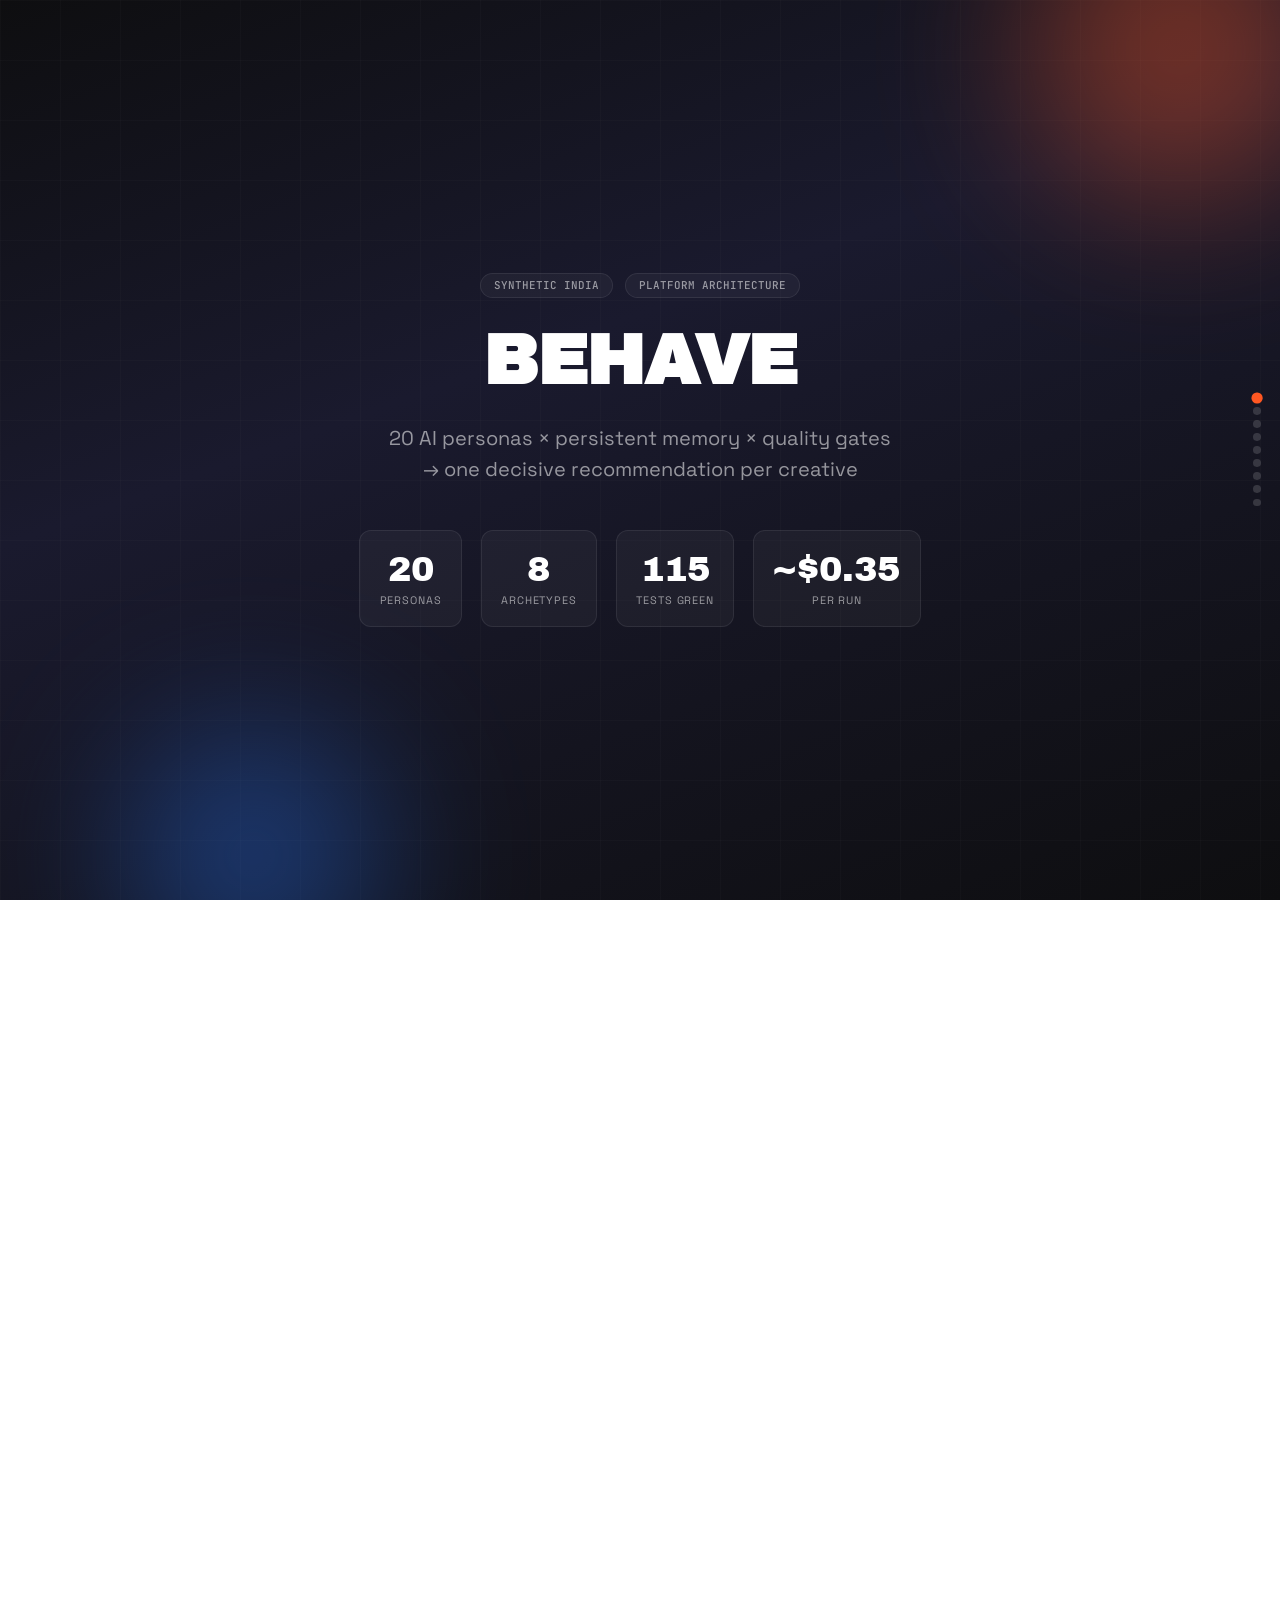
==== behave-platform-overview.html @ 14add648 "behaveppt" ====
<!DOCTYPE html>
<html lang="en">
<head>
    <meta charset="UTF-8">
    <meta name="viewport" content="width=device-width, initial-scale=1.0">
    <title>Behave — Platform Architecture</title>

    <!-- Fonts: Archivo Black for display, Space Grotesk for body -->
    <link rel="preconnect" href="https://fonts.googleapis.com">
    <link rel="preconnect" href="https://fonts.gstatic.com" crossorigin>
    <link href="https://fonts.googleapis.com/css2?family=Archivo+Black&family=Space+Grotesk:wght@300;400;500;600;700&family=JetBrains+Mono:wght@400;500&display=swap" rel="stylesheet">

    <style>
        /* ===========================================
           CSS CUSTOM PROPERTIES — Bold Signal Theme
           =========================================== */
        :root {
            --bg-primary: #0e0e10;
            --bg-gradient: linear-gradient(160deg, #0e0e10 0%, #1a1a2e 40%, #0e0e10 100%);
            --bg-card: #FF5722;
            --bg-card-alt: #2979FF;
            --bg-card-green: #00C853;
            --bg-card-purple: #7C4DFF;
            --bg-card-gold: #FFB300;
            --bg-surface: rgba(255,255,255,0.04);
            --bg-surface-hover: rgba(255,255,255,0.08);
            --text-primary: #ffffff;
            --text-secondary: rgba(255,255,255,0.55);
            --text-on-card: #0e0e10;
            --text-accent: #FF5722;
            --border-subtle: rgba(255,255,255,0.08);

            --font-display: 'Archivo Black', sans-serif;
            --font-body: 'Space Grotesk', sans-serif;
            --font-mono: 'JetBrains Mono', monospace;

            --title-size: clamp(2rem, 5.5vw, 4.5rem);
            --h2-size: clamp(1.5rem, 3.5vw, 2.8rem);
            --h3-size: clamp(1.1rem, 2.2vw, 1.6rem);
            --body-size: clamp(0.75rem, 1.4vw, 1.05rem);
            --small-size: clamp(0.6rem, 1vw, 0.8rem);
            --label-size: clamp(0.55rem, 0.85vw, 0.72rem);

            --slide-padding: clamp(1.5rem, 4vw, 4rem);
            --content-gap: clamp(0.75rem, 2vw, 2rem);
            --element-gap: clamp(0.3rem, 1vw, 0.75rem);

            --ease-out-expo: cubic-bezier(0.16, 1, 0.3, 1);
            --duration: 0.7s;
        }

        /* ===========================================
           BASE RESET
           =========================================== */
        *, *::before, *::after { margin: 0; padding: 0; box-sizing: border-box; }

        /* ===========================================
           VIEWPORT FITTING — MANDATORY BASE STYLES
           =========================================== */
        html, body { height: 100%; overflow-x: hidden; }
        html { scroll-snap-type: y mandatory; scroll-behavior: smooth; }

        .slide {
            width: 100vw; height: 100vh; height: 100dvh;
            overflow: hidden;
            scroll-snap-align: start;
            display: flex; flex-direction: column;
            position: relative;
            background: var(--bg-gradient);
            color: var(--text-primary);
            font-family: var(--font-body);
        }

        .slide-content {
            flex: 1; display: flex; flex-direction: column;
            justify-content: center;
            max-height: 100%; overflow: hidden;
            padding: var(--slide-padding);
        }

        .card, .container, .content-box {
            max-width: min(90vw, 1100px);
            max-height: min(85vh, 750px);
        }

        .feature-list, .bullet-list { gap: clamp(0.4rem, 1vh, 1rem); }
        .feature-list li, .bullet-list li { font-size: var(--body-size); line-height: 1.4; }

        .grid {
            display: grid;
            grid-template-columns: repeat(auto-fit, minmax(min(100%, 250px), 1fr));
            gap: clamp(0.5rem, 1.5vw, 1rem);
        }

        img, .image-container {
            max-width: 100%;
            max-height: min(50vh, 400px);
            object-fit: contain;
        }

        @media (max-height: 700px) {
            :root {
                --slide-padding: clamp(0.75rem, 3vw, 2rem);
                --content-gap: clamp(0.4rem, 1.5vw, 1rem);
                --title-size: clamp(1.25rem, 4.5vw, 2.5rem);
                --h2-size: clamp(1rem, 3vw, 1.75rem);
            }
        }
        @media (max-height: 600px) {
            :root {
                --slide-padding: clamp(0.5rem, 2.5vw, 1.5rem);
                --content-gap: clamp(0.3rem, 1vw, 0.75rem);
                --title-size: clamp(1.1rem, 4vw, 2rem);
                --body-size: clamp(0.7rem, 1.2vw, 0.95rem);
            }
            .nav-dots, .keyboard-hint, .decorative { display: none; }
        }
        @media (max-height: 500px) {
            :root {
                --slide-padding: clamp(0.4rem, 2vw, 1rem);
                --title-size: clamp(1rem, 3.5vw, 1.5rem);
                --h2-size: clamp(0.9rem, 2.5vw, 1.25rem);
                --body-size: clamp(0.65rem, 1vw, 0.85rem);
            }
        }
        @media (max-width: 600px) {
            :root { --title-size: clamp(1.25rem, 7vw, 2.5rem); }
            .grid { grid-template-columns: 1fr; }
        }

        @media (prefers-reduced-motion: reduce) {
            *, *::before, *::after {
                animation-duration: 0.01ms !important;
                transition-duration: 0.2s !important;
            }
            html { scroll-behavior: auto; }
        }

        /* ===========================================
           ANIMATIONS
           =========================================== */
        .reveal {
            opacity: 0;
            transform: translateY(25px);
            transition: opacity var(--duration) var(--ease-out-expo),
                        transform var(--duration) var(--ease-out-expo);
        }
        .slide.visible .reveal { opacity: 1; transform: translateY(0); }
        .reveal:nth-child(1) { transition-delay: 0.05s; }
        .reveal:nth-child(2) { transition-delay: 0.15s; }
        .reveal:nth-child(3) { transition-delay: 0.25s; }
        .reveal:nth-child(4) { transition-delay: 0.35s; }
        .reveal:nth-child(5) { transition-delay: 0.45s; }
        .reveal:nth-child(6) { transition-delay: 0.55s; }

        .reveal-scale {
            opacity: 0; transform: scale(0.92);
            transition: opacity 0.6s var(--ease-out-expo), transform 0.6s var(--ease-out-expo);
        }
        .slide.visible .reveal-scale { opacity: 1; transform: scale(1); }

        /* ===========================================
           TYPOGRAPHY
           =========================================== */
        h1, h2, .section-number { font-family: var(--font-display); letter-spacing: -0.02em; }
        h1 { font-size: var(--title-size); line-height: 1.05; }
        h2 { font-size: var(--h2-size); line-height: 1.1; }
        h3 { font-size: var(--h3-size); font-weight: 600; line-height: 1.2; font-family: var(--font-body); }
        p, li { font-size: var(--body-size); line-height: 1.55; color: var(--text-secondary); font-weight: 400; }
        .mono { font-family: var(--font-mono); font-size: var(--small-size); }

        /* ===========================================
           SECTION NUMBER (Bold Signal signature)
           =========================================== */
        .section-number {
            position: absolute;
            top: var(--slide-padding);
            left: var(--slide-padding);
            font-size: clamp(0.65rem, 1.2vw, 0.85rem);
            color: var(--text-secondary);
            letter-spacing: 0.15em;
            z-index: 5;
        }

        /* ===========================================
           ACCENT CARD — Bold Signal focal element
           =========================================== */
        .accent-card {
            background: var(--bg-card);
            border-radius: clamp(8px, 1.2vw, 16px);
            padding: clamp(1rem, 2.5vw, 2.5rem);
            color: var(--text-on-card);
            position: relative;
            overflow: hidden;
        }
        .accent-card::after {
            content: '';
            position: absolute;
            top: 0; right: 0;
            width: 40%; height: 100%;
            background: rgba(0,0,0,0.06);
            clip-path: polygon(25% 0, 100% 0, 100% 100%, 0% 100%);
        }
        .accent-card h2, .accent-card h3 { color: var(--text-on-card); }
        .accent-card p { color: rgba(14,14,16,0.7); }

        .accent-card.blue { background: var(--bg-card-alt); }
        .accent-card.green { background: var(--bg-card-green); }
        .accent-card.purple { background: var(--bg-card-purple); color: #fff; }
        .accent-card.purple h2, .accent-card.purple h3 { color: #fff; }
        .accent-card.purple p { color: rgba(255,255,255,0.75); }
        .accent-card.gold { background: var(--bg-card-gold); }

        /* ===========================================
           LAYOUT HELPERS
           =========================================== */
        .two-col {
            display: grid;
            grid-template-columns: 1fr 1fr;
            gap: clamp(1rem, 3vw, 3rem);
            align-items: start;
        }
        @media (max-width: 700px) {
            .two-col { grid-template-columns: 1fr; }
        }

        .three-col {
            display: grid;
            grid-template-columns: repeat(3, 1fr);
            gap: clamp(0.5rem, 1.5vw, 1.2rem);
            align-items: stretch;
        }
        @media (max-width: 800px) {
            .three-col { grid-template-columns: 1fr; }
        }

        .four-col {
            display: grid;
            grid-template-columns: repeat(4, 1fr);
            gap: clamp(0.4rem, 1vw, 0.8rem);
        }
        @media (max-width: 800px) {
            .four-col { grid-template-columns: repeat(2, 1fr); }
        }

        .tag {
            display: inline-block;
            background: var(--bg-surface);
            border: 1px solid var(--border-subtle);
            border-radius: 100px;
            padding: clamp(0.15rem, 0.4vw, 0.3rem) clamp(0.5rem, 1vw, 0.8rem);
            font-size: var(--label-size);
            color: var(--text-secondary);
            font-weight: 500;
            font-family: var(--font-mono);
        }

        .stat-box {
            background: var(--bg-surface);
            border: 1px solid var(--border-subtle);
            border-radius: clamp(6px, 1vw, 12px);
            padding: clamp(0.6rem, 1.5vw, 1.2rem);
            text-align: center;
        }
        .stat-box .number {
            font-family: var(--font-display);
            font-size: clamp(1.2rem, 3vw, 2.2rem);
            color: var(--text-primary);
            display: block;
        }
        .stat-box .label {
            font-size: var(--label-size);
            color: var(--text-secondary);
            text-transform: uppercase;
            letter-spacing: 0.08em;
            margin-top: clamp(0.15rem, 0.4vw, 0.3rem);
            display: block;
        }

        .info-row {
            display: flex;
            gap: clamp(0.3rem, 1vw, 0.8rem);
            flex-wrap: wrap;
            align-items: center;
        }

        .mini-table {
            width: 100%;
            border-collapse: collapse;
            font-size: var(--small-size);
        }
        .mini-table th {
            text-align: left;
            color: var(--text-secondary);
            font-weight: 500;
            padding: clamp(0.2rem, 0.5vw, 0.4rem) clamp(0.3rem, 0.8vw, 0.6rem);
            border-bottom: 1px solid var(--border-subtle);
            font-size: var(--label-size);
            text-transform: uppercase;
            letter-spacing: 0.06em;
        }
        .mini-table td {
            padding: clamp(0.2rem, 0.5vw, 0.35rem) clamp(0.3rem, 0.8vw, 0.6rem);
            color: var(--text-secondary);
            border-bottom: 1px solid rgba(255,255,255,0.03);
            font-size: var(--small-size);
        }
        .mini-table td:first-child { color: var(--text-primary); font-weight: 500; }

        .divider {
            height: 1px;
            background: var(--border-subtle);
            margin: clamp(0.5rem, 1.2vw, 1rem) 0;
        }

        .formula-box {
            background: rgba(255,87,34,0.08);
            border: 1px solid rgba(255,87,34,0.2);
            border-radius: clamp(6px, 1vw, 10px);
            padding: clamp(0.6rem, 1.5vw, 1.2rem);
            font-family: var(--font-mono);
            font-size: var(--small-size);
            color: var(--text-accent);
            text-align: center;
        }

        .flow-arrow {
            display: flex;
            align-items: center;
            justify-content: center;
            gap: clamp(0.3rem, 0.8vw, 0.6rem);
            font-size: var(--body-size);
            color: var(--text-secondary);
        }
        .flow-arrow .step {
            background: var(--bg-surface);
            border: 1px solid var(--border-subtle);
            border-radius: clamp(4px, 0.6vw, 8px);
            padding: clamp(0.3rem, 0.6vw, 0.5rem) clamp(0.5rem, 1vw, 0.8rem);
            font-size: var(--small-size);
            font-weight: 500;
            color: var(--text-primary);
            white-space: nowrap;
        }
        .flow-arrow .arrow { color: var(--text-accent); font-weight: 700; }

        /* ===========================================
           PROGRESS BAR
           =========================================== */
        .progress-bar {
            position: fixed; top: 0; left: 0;
            height: 3px; background: var(--bg-card);
            z-index: 9999; width: 0%;
            transition: width 0.3s ease;
        }

        /* ===========================================
           NAV DOTS
           =========================================== */
        .nav-dots {
            position: fixed; right: clamp(0.5rem, 1.5vw, 1.5rem);
            top: 50%; transform: translateY(-50%);
            display: flex; flex-direction: column;
            gap: clamp(4px, 0.6vh, 8px);
            z-index: 100;
        }
        .nav-dot {
            width: clamp(6px, 0.6vw, 8px);
            height: clamp(6px, 0.6vw, 8px);
            border-radius: 50%;
            background: rgba(255,255,255,0.15);
            cursor: pointer;
            transition: all 0.3s ease;
            border: none;
        }
        .nav-dot.active {
            background: var(--bg-card);
            transform: scale(1.4);
        }

        /* ===========================================
           BACKGROUND DECORATIONS
           =========================================== */
        .grid-bg {
            position: absolute; inset: 0;
            background-image:
                linear-gradient(rgba(255,255,255,0.015) 1px, transparent 1px),
                linear-gradient(90deg, rgba(255,255,255,0.015) 1px, transparent 1px);
            background-size: clamp(30px, 5vw, 60px) clamp(30px, 5vw, 60px);
            pointer-events: none;
        }

        .glow {
            position: absolute;
            border-radius: 50%;
            filter: blur(80px);
            pointer-events: none;
            opacity: 0.4;
        }
        .glow.orange { background: var(--bg-card); width: 300px; height: 300px; }
        .glow.blue { background: var(--bg-card-alt); width: 250px; height: 250px; }

        /* ===========================================
           PERSONA BADGE
           =========================================== */
        .persona-chip {
            display: inline-flex;
            align-items: center;
            gap: clamp(0.2rem, 0.5vw, 0.35rem);
            background: var(--bg-surface);
            border: 1px solid var(--border-subtle);
            border-radius: 100px;
            padding: clamp(0.12rem, 0.3vw, 0.2rem) clamp(0.4rem, 0.8vw, 0.6rem);
            font-size: var(--label-size);
            color: var(--text-secondary);
            white-space: nowrap;
        }
        .persona-chip .dot {
            width: clamp(4px, 0.5vw, 6px);
            height: clamp(4px, 0.5vw, 6px);
            border-radius: 50%;
            flex-shrink: 0;
        }

    </style>
</head>
<body>
    <!-- Progress Bar -->
    <div class="progress-bar" id="progressBar"></div>
    <!-- Nav Dots -->
    <nav class="nav-dots" id="navDots"></nav>

    <!-- ===========================================
         SLIDE 1 — TITLE
         =========================================== -->
    <section class="slide title-slide" style="justify-content: center;">
        <div class="grid-bg"></div>
        <div class="glow orange" style="top: -100px; right: -50px;"></div>
        <div class="glow blue" style="bottom: -80px; left: 10%;"></div>

        <div class="slide-content" style="align-items: center; text-align: center; gap: var(--content-gap);">
            <div class="reveal" style="display:flex; gap: clamp(0.4rem,1vw,0.8rem); flex-wrap:wrap; justify-content:center;">
                <span class="tag">SYNTHETIC INDIA</span>
                <span class="tag">PLATFORM ARCHITECTURE</span>
            </div>
            <h1 class="reveal" style="max-width: 14ch;">BEHAVE</h1>
            <p class="reveal" style="font-size: clamp(0.85rem, 1.8vw, 1.25rem); max-width: 50ch; color: var(--text-secondary);">
                20 AI personas × persistent memory × quality gates<br>
                → one decisive recommendation per creative
            </p>
            <div class="reveal" style="margin-top: clamp(0.5rem,1.5vw,1.5rem); display:flex; gap: clamp(0.5rem,1.5vw,1.2rem); flex-wrap:wrap; justify-content:center;">
                <div class="stat-box" style="min-width: clamp(60px,8vw,100px);">
                    <span class="number">20</span><span class="label">Personas</span>
                </div>
                <div class="stat-box" style="min-width: clamp(60px,8vw,100px);">
                    <span class="number">8</span><span class="label">Archetypes</span>
                </div>
                <div class="stat-box" style="min-width: clamp(60px,8vw,100px);">
                    <span class="number">115</span><span class="label">Tests GREEN</span>
                </div>
                <div class="stat-box" style="min-width: clamp(60px,8vw,100px);">
                    <span class="number">~$0.35</span><span class="label">Per Run</span>
                </div>
            </div>
        </div>
    </section>

    <!-- ===========================================
         SLIDE 2 — HOW IT WORKS (Pipeline Overview)
         =========================================== -->
    <section class="slide">
        <div class="grid-bg"></div>
        <span class="section-number">01 — PIPELINE</span>

        <div class="slide-content" style="gap: var(--content-gap);">
            <h2 class="reveal">How a simulation run works</h2>
            <p class="reveal" style="max-width: 65ch;">One creative in → one decisive recommendation out. Every step is auditable.</p>

            <!-- Flow -->
            <div class="reveal flow-arrow" style="margin: clamp(0.3rem,0.8vw,0.6rem) 0; flex-wrap: wrap;">
                <span class="step">📄 Creative Card</span>
                <span class="arrow">→</span>
                <span class="step">👥 Cohort (20)</span>
                <span class="arrow">→</span>
                <span class="step">🧠 Persona Eval ×20</span>
                <span class="arrow">→</span>
                <span class="step">🛡️ Critic Gate ×20</span>
                <span class="arrow">→</span>
                <span class="step">📊 Scorecard</span>
                <span class="arrow">→</span>
                <span class="step" style="background: rgba(255,87,34,0.15); border-color: rgba(255,87,34,0.3);">🎯 Recommendation</span>
            </div>

            <div class="reveal two-col" style="margin-top: clamp(0.3rem,0.8vw,0.5rem);">
                <!-- Left: Steps explained -->
                <div style="display:flex; flex-direction:column; gap: var(--element-gap);">
                    <div class="accent-card" style="padding: clamp(0.6rem,1.5vw,1rem);">
                        <h3 style="font-size: var(--body-size); margin-bottom: 0.2em;">Per Persona (Haiku — $0.005/eval)</h3>
                        <p style="font-size: var(--small-size);">Retrieve top-5 memories → Build rich prompt (persona + creative + memory context) → LLM generates structured evaluation in-character (scores, reasoning, verbatim reaction)</p>
                    </div>
                    <div class="accent-card blue" style="padding: clamp(0.6rem,1.5vw,1rem);">
                        <h3 style="font-size: var(--body-size); margin-bottom: 0.2em;">Critic Gate (Sonnet — $0.012/check)</h3>
                        <p style="font-size: var(--small-size);">Scores on 4 dimensions: persona consistency, sycophancy detection, cultural authenticity, action-reasoning alignment. FAIL → quarantine. Only genuine evaluations aggregate.</p>
                    </div>
                    <div class="accent-card green" style="padding: clamp(0.6rem,1.5vw,1rem);">
                        <h3 style="font-size: var(--body-size); margin-bottom: 0.2em;">Memory Formation</h3>
                        <p style="font-size: var(--small-size);">Score &gt; 70 → PREFERENCE node. Score &lt; 30 → CATEGORY_BELIEF node. Cumulative importance ≥ 50 → Reflection triggers (higher-order insight synthesis).</p>
                    </div>
                </div>
                <!-- Right: Models + Cost -->
                <div style="display:flex; flex-direction:column; gap: var(--element-gap);">
                    <table class="mini-table">
                        <tr><th>Step</th><th>Model</th><th>Cost</th></tr>
                        <tr><td>Evaluation ×20</td><td style="font-family:var(--font-mono);">claude-haiku-3</td><td>~$0.10</td></tr>
                        <tr><td>Critic ×20</td><td style="font-family:var(--font-mono);">claude-sonnet-4</td><td>~$0.24</td></tr>
                        <tr><td>Reflection ×~2</td><td style="font-family:var(--font-mono);">claude-haiku-3</td><td>~$0.01</td></tr>
                        <tr><td>Recommendation ×1</td><td style="font-family:var(--font-mono);">claude-sonnet-4</td><td>~$0.04</td></tr>
                    </table>
                    <div class="divider"></div>
                    <div style="display:flex; justify-content:space-between; align-items:baseline;">
                        <span style="font-size:var(--small-size); color:var(--text-secondary);">Total per run (1 creative, 20 personas)</span>
                        <span style="font-family:var(--font-display); font-size:var(--h3-size); color:var(--text-accent);">~$0.39</span>
                    </div>
                    <div class="divider"></div>
                    <p style="font-size: var(--label-size);">LLM calls: 20 evals + 20 critics + ~2 reflections + 1 recommendation = <strong style="color:var(--text-primary);">~43 calls</strong></p>
                </div>
            </div>
        </div>
    </section>

    <!-- ===========================================
         SLIDE 3 — THE 20 PERSONAS
         =========================================== -->
    <section class="slide">
        <div class="grid-bg"></div>
        <span class="section-number">02 — PERSONAS</span>

        <div class="slide-content" style="gap: var(--content-gap);">
            <div class="reveal" style="display:flex; align-items:baseline; gap: clamp(0.5rem,1.5vw,1rem); flex-wrap:wrap;">
                <h2>20 Indian Consumer Personas</h2>
                <span class="tag">8 archetypes × 3 generations</span>
            </div>
            <p class="reveal" style="max-width: 70ch;">Each persona has ~50 parameters covering demographics, psychology, media habits, emotional triggers, generational memory, internal conflicts, brand relationships, and cognitive biases.</p>

            <!-- Archetype Grid -->
            <div class="reveal four-col" style="margin-top: clamp(0.2rem,0.5vw,0.4rem);">
                <div class="stat-box"><span class="number" style="font-size:var(--h3-size);">🔍</span><span class="label">Researcher</span>
                    <div style="margin-top:0.3em; display:flex; flex-wrap:wrap; gap:3px; justify-content:center;">
                        <span class="persona-chip"><span class="dot" style="background:#4FC3F7;"></span>Priya 29</span>
                        <span class="persona-chip"><span class="dot" style="background:#4FC3F7;"></span>Sanjay 32</span>
                        <span class="persona-chip"><span class="dot" style="background:#4FC3F7;"></span>Ananya 28</span>
                    </div>
                </div>
                <div class="stat-box"><span class="number" style="font-size:var(--h3-size);">⚡</span><span class="label">Impulse Buyer</span>
                    <div style="margin-top:0.3em; display:flex; flex-wrap:wrap; gap:3px; justify-content:center;">
                        <span class="persona-chip"><span class="dot" style="background:#FF7043;"></span>Arjun 23</span>
                        <span class="persona-chip"><span class="dot" style="background:#FF7043;"></span>Neha 26</span>
                    </div>
                </div>
                <div class="stat-box"><span class="number" style="font-size:var(--h3-size);">🤨</span><span class="label">Skeptic</span>
                    <div style="margin-top:0.3em; display:flex; flex-wrap:wrap; gap:3px; justify-content:center;">
                        <span class="persona-chip"><span class="dot" style="background:#AB47BC;"></span>Arjun K 27</span>
                        <span class="persona-chip"><span class="dot" style="background:#AB47BC;"></span>Deepak 40</span>
                        <span class="persona-chip"><span class="dot" style="background:#AB47BC;"></span>Tanya 25</span>
                    </div>
                </div>
                <div class="stat-box"><span class="number" style="font-size:var(--h3-size);">💎</span><span class="label">Brand Loyalist</span>
                    <div style="margin-top:0.3em; display:flex; flex-wrap:wrap; gap:3px; justify-content:center;">
                        <span class="persona-chip"><span class="dot" style="background:#66BB6A;"></span>Ananya 33</span>
                        <span class="persona-chip"><span class="dot" style="background:#66BB6A;"></span>Kavitha 38</span>
                        <span class="persona-chip"><span class="dot" style="background:#66BB6A;"></span>Ramesh 45</span>
                    </div>
                </div>
            </div>
            <div class="reveal four-col">
                <div class="stat-box"><span class="number" style="font-size:var(--h3-size);">🎯</span><span class="label">Pragmatist</span>
                    <div style="margin-top:0.3em; display:flex; flex-wrap:wrap; gap:3px; justify-content:center;">
                        <span class="persona-chip"><span class="dot" style="background:#FFA726;"></span>Fatima 30</span>
                        <span class="persona-chip"><span class="dot" style="background:#FFA726;"></span>Vikram 34</span>
                    </div>
                </div>
                <div class="stat-box"><span class="number" style="font-size:var(--h3-size);">💰</span><span class="label">Price Anchor</span>
                    <div style="margin-top:0.3em; display:flex; flex-wrap:wrap; gap:3px; justify-content:center;">
                        <span class="persona-chip"><span class="dot" style="background:#EF5350;"></span>Ravi 35</span>
                        <span class="persona-chip"><span class="dot" style="background:#EF5350;"></span>Sunita 42</span>
                    </div>
                </div>
                <div class="stat-box"><span class="number" style="font-size:var(--h3-size);">✨</span><span class="label">Aspirational</span>
                    <div style="margin-top:0.3em; display:flex; flex-wrap:wrap; gap:3px; justify-content:center;">
                        <span class="persona-chip"><span class="dot" style="background:#EC407A;"></span>Meera 24</span>
                        <span class="persona-chip"><span class="dot" style="background:#EC407A;"></span>Isha 21</span>
                    </div>
                </div>
                <div class="stat-box"><span class="number" style="font-size:var(--h3-size);">📱</span><span class="label">Trend Follower</span>
                    <div style="margin-top:0.3em; display:flex; flex-wrap:wrap; gap:3px; justify-content:center;">
                        <span class="persona-chip"><span class="dot" style="background:#29B6F6;"></span>Priya M 22</span>
                        <span class="persona-chip"><span class="dot" style="background:#29B6F6;"></span>Rohan 19</span>
                        <span class="persona-chip"><span class="dot" style="background:#29B6F6;"></span>Zara 20</span>
                    </div>
                </div>
            </div>

            <div class="reveal info-row" style="margin-top: clamp(0.2rem,0.5vw,0.3rem);">
                <span class="tag">🟢 Ages 19–24: Digital Natives</span>
                <span class="tag">🟡 Ages 25–38: Liberalization Gen</span>
                <span class="tag">🔴 Ages 40–45: Doordarshan Gen</span>
            </div>
        </div>
    </section>

    <!-- ===========================================
         SLIDE 4 — PERSONA DEPTH (What's Inside)
         =========================================== -->
    <section class="slide">
        <div class="grid-bg"></div>
        <span class="section-number">03 — PERSONA SCHEMA</span>

        <div class="slide-content" style="gap: var(--content-gap);">
            <h2 class="reveal">What's inside each persona</h2>
            <p class="reveal" style="max-width: 60ch;">~50 parameters across 10 nested models. Every persona is a Pydantic v2 object, validated at load.</p>

            <div class="reveal two-col" style="margin-top: clamp(0.2rem,0.6vw,0.4rem);">
                <!-- Left: Schema map -->
                <div style="display:flex; flex-direction:column; gap:var(--element-gap);">
                    <table class="mini-table">
                        <tr><th>Model</th><th>Key Fields</th></tr>
                        <tr><td>Demographics</td><td>age, gender, city, city_tier, state, income, education, occupation, family_status, languages</td></tr>
                        <tr><td>PurchasePsychology</td><td>price_sensitivity, brand_loyalty, impulse_tendency, social_proof_need, research_depth, risk_tolerance, decision_speed, deal_sensitivity <span class="tag" style="margin-left:4px;">all 0–1</span></td></tr>
                        <tr><td>MediaBehavior</td><td>platform_primary, ad_tolerance, scroll_speed, influencer_trust, video_preference</td></tr>
                        <tr><td>EmotionalProfile</td><td>aspiration_drivers[], trust_signals[], rejection_triggers[], emotional_hooks[]</td></tr>
                        <tr><td>CategoryAffinity[]</td><td>category, interest_level, monthly_spend_inr, preferred_brands, purchase_frequency, <strong style="color:var(--text-accent);">brand_relationships[]</strong></td></tr>
                    </table>
                </div>
                <!-- Right: Deep Fields (NEW) -->
                <div style="display:flex; flex-direction:column; gap:var(--element-gap);">
                    <div class="accent-card purple" style="padding: clamp(0.5rem,1.2vw,0.9rem);">
                        <h3 style="font-size: var(--small-size); margin-bottom: 0.3em;">🆕 DEEP SOUL LAYER</h3>
                        <p style="font-size: var(--label-size); line-height: 1.5;">
                            <strong>GenerationalTouchstones</strong> — formative_era, iconic_ads[], cultural_references[], nostalgia_intensity (0–1), formative_brands[]<br>
                            <strong>InternalConflict[]</strong> — tension + resolution_tendency<br>
                            <strong>BrandRelationship[]</strong> — brand, relationship_type, emotional_history, intensity (0–1)<br>
                            <strong>Influencer[]</strong> — role, influence_strength (0–1), influence_domain<br>
                            <strong>values_hierarchy</strong> — ordered list<br>
                            <strong>cognitive_biases</strong> — e.g. present_bias, anchoring, ostrich_effect
                        </p>
                    </div>
                    <div style="display:flex; flex-direction:column; gap:var(--element-gap);">
                        <table class="mini-table">
                            <tr><th>Narrative Fields</th><th></th></tr>
                            <tr><td>backstory</td><td style="font-size:var(--label-size);">2–3 sentence life history</td></tr>
                            <tr><td>current_life_context</td><td style="font-size:var(--label-size);">What's happening right now</td></tr>
                            <tr><td>inner_monologue_style</td><td style="font-size:var(--label-size);">How they think about products — in their voice</td></tr>
                        </table>
                    </div>
                </div>
            </div>
        </div>
    </section>

    <!-- ===========================================
         SLIDE 5 — MEMORY SYSTEM
         =========================================== -->
    <section class="slide">
        <div class="grid-bg"></div>
        <span class="section-number">04 — MEMORY</span>

        <div class="slide-content" style="gap: var(--content-gap);">
            <h2 class="reveal">Long-Horizon Memory Retrieval</h2>
            <p class="reveal" style="max-width: 65ch;">Based on Park et al.'s <em>Generative Agents</em> — personas carry persistent memories across simulation runs. A persona who distrusted a brand last month will carry that skepticism forward.</p>

            <div class="reveal" style="margin: clamp(0.3rem,1vw,0.8rem) 0;">
                <div class="formula-box" style="font-size: clamp(0.8rem, 1.5vw, 1.1rem);">
                    score &nbsp;=&nbsp; α · recency &nbsp;+&nbsp; β · relevance &nbsp;+&nbsp; γ · importance
                </div>
            </div>

            <div class="reveal three-col">
                <div class="stat-box" style="text-align:left; padding: clamp(0.5rem,1.2vw,1rem);">
                    <span class="label" style="color:var(--text-accent); margin-bottom:0.4em; display:block;">RECENCY</span>
                    <p style="font-size:var(--label-size); margin-bottom:0.3em; font-family:var(--font-mono); color:var(--text-primary);">0.99 ^ hours_elapsed</p>
                    <p style="font-size:var(--label-size);">Exponential decay. Memory from 3 days ago scores 0.49. From 30 days = 0.0007. Recent experiences dominate.</p>
                </div>
                <div class="stat-box" style="text-align:left; padding: clamp(0.5rem,1.2vw,1rem);">
                    <span class="label" style="color:var(--bg-card-alt); margin-bottom:0.4em; display:block;">RELEVANCE</span>
                    <p style="font-size:var(--label-size); margin-bottom:0.3em; font-family:var(--font-mono); color:var(--text-primary);">cosine_sim(query, memory)</p>
                    <p style="font-size:var(--label-size);">Semantic match. Falls back to keyword overlap: text_overlap × 0.7 + theme_overlap × 0.3 when embeddings unavailable.</p>
                </div>
                <div class="stat-box" style="text-align:left; padding: clamp(0.5rem,1.2vw,1rem);">
                    <span class="label" style="color:var(--bg-card-green); margin-bottom:0.4em; display:block;">IMPORTANCE</span>
                    <p style="font-size:var(--label-size); margin-bottom:0.3em; font-family:var(--font-mono); color:var(--text-primary);">poignancy / 10.0</p>
                    <p style="font-size:var(--label-size);">LLM-scored memorability. A traumatic brand experience (8/10) persists longer than a forgettable ad (2/10).</p>
                </div>
            </div>

            <div class="reveal two-col" style="margin-top: clamp(0.2rem,0.5vw,0.3rem);">
                <div style="display: flex; flex-direction:column; gap: var(--element-gap);">
                    <h3 style="font-size:var(--small-size); color:var(--text-secondary); text-transform:uppercase; letter-spacing:0.08em;">4 Memory Types</h3>
                    <div class="info-row">
                        <span class="tag">OBSERVATION — raw eval reaction</span>
                        <span class="tag">PREFERENCE — score &gt; 70</span>
                    </div>
                    <div class="info-row">
                        <span class="tag">CATEGORY_BELIEF — score &lt; 30</span>
                        <span class="tag">REFLECTION — synthesized insight</span>
                    </div>
                </div>
                <div style="display: flex; flex-direction:column; gap: var(--element-gap);">
                    <h3 style="font-size:var(--small-size); color:var(--text-secondary); text-transform:uppercase; letter-spacing:0.08em;">Config</h3>
                    <div class="info-row" style="flex-wrap:wrap;">
                        <span class="tag">α = β = γ = 1.0</span>
                        <span class="tag">decay = 0.99</span>
                        <span class="tag">top_k = 5</span>
                        <span class="tag">reflection threshold = 50</span>
                    </div>
                </div>
            </div>
        </div>
    </section>

    <!-- ===========================================
         SLIDE 6 — EVALUATION OUTPUT + CRITIC
         =========================================== -->
    <section class="slide">
        <div class="grid-bg"></div>
        <span class="section-number">05 — QUALITY</span>

        <div class="slide-content" style="gap: var(--content-gap);">
            <h2 class="reveal">Evaluation → Critic → Scorecard</h2>

            <div class="reveal two-col">
                <!-- Left: Evaluation output -->
                <div style="display:flex; flex-direction:column; gap: var(--element-gap);">
                    <h3 style="font-size:var(--small-size); color:var(--text-accent); text-transform:uppercase; letter-spacing:0.08em;">PersonaEvaluation (per persona)</h3>
                    <table class="mini-table">
                        <tr><th>Field</th><th>Type</th></tr>
                        <tr><td>primary_action</td><td>scroll_past | pause | read | engage | click | save | share | purchase_intent | negative_react</td></tr>
                        <tr><td>sentiment</td><td>very_negative → very_positive</td></tr>
                        <tr><td>overall_score</td><td>0–100</td></tr>
                        <tr><td>5 dimensional scores</td><td>attention, relevance, trust, desire, clarity (0–10 each)</td></tr>
                        <tr><td>first_impression</td><td>What they notice in 2 seconds</td></tr>
                        <tr><td>reasoning</td><td>In-character "why" narrative</td></tr>
                        <tr><td>verbatim_reaction</td><td>WhatsApp-style quote in their voice</td></tr>
                        <tr><td>objections[]</td><td>Specific pushback</td></tr>
                        <tr><td>importance_score</td><td>Memorability for memory system (0–10)</td></tr>
                    </table>
                </div>
                <!-- Right: Critic -->
                <div style="display:flex; flex-direction:column; gap: var(--element-gap);">
                    <h3 style="font-size:var(--small-size); color:var(--bg-card-alt); text-transform:uppercase; letter-spacing:0.08em;">CriticVerdict (quality gate)</h3>
                    <div class="accent-card blue" style="padding: clamp(0.5rem,1.2vw,0.9rem);">
                        <p style="font-size: var(--label-size); line-height:1.6;">
                            <strong>persona_consistency</strong> (0–10, weight 0.30)<br>
                            <strong>sycophancy_score</strong> (0–10, weight 0.25) — <em>inverted: 10 − score</em><br>
                            <strong>cultural_authenticity</strong> (0–10, weight 0.25)<br>
                            <strong>action_reasoning_alignment</strong> (0–10, weight 0.20)
                        </p>
                    </div>
                    <div class="formula-box" style="font-size: var(--label-size);">
                        overall = 0.30×consistency + 0.25×(10−sycophancy) + 0.25×cultural + 0.20×alignment
                    </div>
                    <div style="display:flex; align-items:center; gap: clamp(0.3rem,0.8vw,0.6rem);">
                        <span class="tag" style="border-color: rgba(0,200,83,0.4); color:#00C853;">PASS ≥ 6.0</span>
                        <span class="tag" style="border-color: rgba(239,83,80,0.4); color:#EF5350;">FAIL &lt; 6.0 → quarantined</span>
                    </div>
                    <div class="divider"></div>
                    <h3 style="font-size:var(--small-size); color:var(--bg-card-green); text-transform:uppercase; letter-spacing:0.08em;">Scorecard (aggregate)</h3>
                    <p style="font-size: var(--label-size);">
                        Average all 5 dimensional scores, action distribution, sentiment distribution, segment breakdowns by archetype/age/city_tier/income. Grade: A/B/C/D/F.
                    </p>
                </div>
            </div>
        </div>
    </section>

    <!-- ===========================================
         SLIDE 7 — RECOMMENDATION + MEDALLION
         =========================================== -->
    <section class="slide">
        <div class="grid-bg"></div>
        <div class="glow orange" style="bottom: -100px; left: -80px;"></div>
        <span class="section-number">06 — OUTPUT</span>

        <div class="slide-content" style="gap: var(--content-gap);">
            <h2 class="reveal">Final Output: Decision + Data Pipeline</h2>

            <div class="reveal two-col">
                <!-- Left: Recommendation -->
                <div style="display:flex; flex-direction:column; gap: var(--element-gap);">
                    <h3 style="font-size:var(--small-size); color:var(--text-accent); text-transform:uppercase; letter-spacing:0.08em;">AgentRecommendation</h3>
                    <p style="font-size:var(--label-size);">System prompt: <em>"You are a senior media strategist at a top Indian ad agency. You make a clear call."</em></p>

                    <div style="display:flex; gap:clamp(0.3rem,0.6vw,0.5rem); flex-wrap:wrap;">
                        <span class="tag" style="border-color:rgba(0,200,83,0.4); color:#00C853; font-size:var(--label-size);">🚀 SCALE</span>
                        <span class="tag" style="border-color:rgba(255,179,0,0.4); color:#FFB300; font-size:var(--label-size);">🔄 ITERATE</span>
                        <span class="tag" style="border-color:rgba(239,83,80,0.4); color:#EF5350; font-size:var(--label-size);">🛑 KILL</span>
                        <span class="tag" style="border-color:rgba(41,121,255,0.4); color:#2979FF; font-size:var(--label-size);">🧪 SPLIT_TEST</span>
                        <span class="tag" style="border-color:rgba(255,255,255,0.2); color:var(--text-secondary); font-size:var(--label-size);">⏸ HOLD</span>
                    </div>

                    <table class="mini-table">
                        <tr><th>Output Fields</th><th></th></tr>
                        <tr><td>winning_creative_id</td><td>Which to scale (or null)</td></tr>
                        <tr><td>recommended_action</td><td>SCALE / ITERATE / KILL / SPLIT_TEST / HOLD</td></tr>
                        <tr><td>reasoning_summary + key_evidence[]</td><td>2–3 sentences + top evidence</td></tr>
                        <tr><td>edit_recommendations[]</td><td>element, current_state, suggested_change, priority</td></tr>
                        <tr><td>strongest/weakest_segment</td><td>Audience targeting insight</td></tr>
                        <tr><td>confidence_score</td><td>0–1 agent certainty</td></tr>
                    </table>
                </div>
                <!-- Right: Medallion Pipeline -->
                <div style="display:flex; flex-direction:column; gap: var(--element-gap);">
                    <h3 style="font-size:var(--small-size); color:var(--bg-card-gold); text-transform:uppercase; letter-spacing:0.08em;">Databricks Medallion Pipeline</h3>

                    <div class="accent-card gold" style="padding: clamp(0.4rem,1vw,0.7rem);">
                        <h3 style="font-size:var(--small-size);">🥉 BRONZE — Raw Ingest</h3>
                        <p style="font-size:var(--label-size);">Immutable, append-only. 20 persona JSONs + creative uploads flattened into columnar tables. No transforms.</p>
                    </div>
                    <div class="accent-card" style="padding: clamp(0.4rem,1vw,0.7rem); background: #B0BEC5;">
                        <h3 style="font-size:var(--small-size);">🥈 SILVER — Validate</h3>
                        <p style="font-size:var(--label-size);">Business rules: backstory ≥ 20 chars, reasoning ≥ 10 chars, extraction_confidence ≥ 0.3. Bad records → quarantine table with error description.</p>
                    </div>
                    <div class="accent-card gold" style="padding: clamp(0.4rem,1vw,0.7rem); background: #FFD54F;">
                        <h3 style="font-size:var(--small-size);">🥇 GOLD — Aggregate</h3>
                        <p style="font-size:var(--label-size);">Analytics-ready tables: creative_scorecards (avg scores, distributions, grades), run_audit_log (pipeline metadata, quality stats). Feeds dashboard.</p>
                    </div>

                    <div class="flow-arrow" style="margin-top: clamp(0.2rem, 0.4vw, 0.3rem);">
                        <span class="step" style="font-size:var(--label-size);">Bronze</span>
                        <span class="arrow">→</span>
                        <span class="step" style="font-size:var(--label-size);">Silver</span>
                        <span class="arrow">→</span>
                        <span class="step" style="font-size:var(--label-size);">Gold</span>
                        <span class="arrow">→</span>
                        <span class="step" style="font-size:var(--label-size); background:rgba(255,87,34,0.15); border-color:rgba(255,87,34,0.3);">Dashboard</span>
                    </div>
                </div>
            </div>
        </div>
    </section>

    <!-- ===========================================
         SLIDE 8 — CREATIVE INPUT SCHEMA
         =========================================== -->
    <section class="slide">
        <div class="grid-bg"></div>
        <span class="section-number">07 — CREATIVE INPUT</span>

        <div class="slide-content" style="gap: var(--content-gap);">
            <h2 class="reveal">CreativeCard — What Goes In</h2>
            <p class="reveal" style="max-width: 65ch;">Each ad/creative is structured into ~30 fields covering text, pricing signals, persuasion cues, visual analysis, and India-specific context. Supports vision-native evaluation (raw image → base64).</p>

            <div class="reveal three-col" style="align-items:stretch;">
                <div style="display:flex; flex-direction:column; gap:var(--element-gap);">
                    <h3 style="font-size:var(--label-size); color:var(--text-accent); text-transform:uppercase; letter-spacing:0.08em;">Text & Identity</h3>
                    <table class="mini-table">
                        <tr><td>brand</td><td>str</td></tr>
                        <tr><td>category</td><td>str</td></tr>
                        <tr><td>format</td><td>static_image | carousel | video_thumbnail | story_ad | reel_ad | landing_page</td></tr>
                        <tr><td>headline</td><td>Primary hook</td></tr>
                        <tr><td>body_copy</td><td>Supporting text</td></tr>
                        <tr><td>cta_text / cta_type</td><td>"Shop Now" → buy</td></tr>
                    </table>
                    <h3 style="font-size:var(--label-size); color:var(--text-accent); text-transform:uppercase; letter-spacing:0.08em; margin-top:auto;">Pricing Signals</h3>
                    <table class="mini-table">
                        <tr><td>price_shown</td><td>₹ value</td></tr>
                        <tr><td>original_price</td><td>₹ strikethrough</td></tr>
                        <tr><td>discount_%</td><td>float</td></tr>
                        <tr><td>price_framing</td><td>premium | value | discount | comparison | no_price</td></tr>
                    </table>
                </div>
                <div style="display:flex; flex-direction:column; gap:var(--element-gap);">
                    <h3 style="font-size:var(--label-size); color:var(--bg-card-alt); text-transform:uppercase; letter-spacing:0.08em;">Persuasion Cues</h3>
                    <table class="mini-table">
                        <tr><td>urgency_cues[]</td><td>"Limited time", "Only 3 left"</td></tr>
                        <tr><td>social_proof_cues[]</td><td>"10K+ reviews", "Shark Tank"</td></tr>
                        <tr><td>trust_signals[]</td><td>"Dermatologist tested"</td></tr>
                        <tr><td>emotional_hooks[]</td><td>"For your family"</td></tr>
                    </table>
                    <h3 style="font-size:var(--label-size); color:var(--bg-card-alt); text-transform:uppercase; letter-spacing:0.08em;">Visual Analysis</h3>
                    <table class="mini-table">
                        <tr><td>visual_style</td><td>minimal | bold | lifestyle | product_focused | ugc | celeb</td></tr>
                        <tr><td>product_visibility</td><td>0–1</td></tr>
                        <tr><td>human_presence</td><td>bool</td></tr>
                        <tr><td>celebrity_present</td><td>bool</td></tr>
                        <tr><td>image_path</td><td>vision-native (base64 at eval)</td></tr>
                    </table>
                </div>
                <div style="display:flex; flex-direction:column; gap:var(--element-gap);">
                    <h3 style="font-size:var(--label-size); color:var(--bg-card-green); text-transform:uppercase; letter-spacing:0.08em;">India-Specific</h3>
                    <table class="mini-table">
                        <tr><td>festival_context</td><td>Diwali | Holi | Eid | Navratri...</td></tr>
                        <tr><td>target_city_tier</td><td>"Metro" | "Tier 2-3" | "Pan-India"</td></tr>
                        <tr><td>cultural_references[]</td><td>Bollywood, cricket, joint family, rangoli...</td></tr>
                        <tr><td>language_primary</td><td>English / Hindi / Tamil...</td></tr>
                        <tr><td>code_mixed</td><td>Hinglish flag</td></tr>
                    </table>
                    <div class="divider"></div>
                    <h3 style="font-size:var(--label-size); color:var(--text-secondary); text-transform:uppercase; letter-spacing:0.08em;">Metadata</h3>
                    <table class="mini-table">
                        <tr><td>extraction_model</td><td>Model used for extraction</td></tr>
                        <tr><td>extraction_confidence</td><td>0–1</td></tr>
                    </table>
                </div>
            </div>
        </div>
    </section>

    <!-- ===========================================
         SLIDE 9 — CLOSING
         =========================================== -->
    <section class="slide" style="justify-content:center;">
        <div class="grid-bg"></div>
        <div class="glow orange" style="top: 20%; right: 5%;"></div>
        <div class="glow blue" style="bottom: 20%; left: 10%;"></div>

        <div class="slide-content" style="align-items:center; text-align:center; gap: var(--content-gap);">
            <h1 class="reveal" style="max-width: 16ch;">That's the engine.</h1>
            <p class="reveal" style="font-size: clamp(0.85rem, 1.6vw, 1.15rem); max-width: 55ch; color: var(--text-secondary);">
                Feed it a creative → 20 personas react with persistent memory → a critic filters out noise → you get a decisive recommendation in under 60 seconds for ~₹30.
            </p>
            <div class="reveal" style="margin-top: clamp(0.5rem,1.5vw,1.5rem); display:flex; gap: clamp(0.5rem,1.5vw,1rem); flex-wrap:wrap; justify-content:center;">
                <span class="tag">Python 3.12</span>
                <span class="tag">Pydantic v2</span>
                <span class="tag">Anthropic SDK</span>
                <span class="tag">Databricks</span>
                <span class="tag">Delta Lake</span>
                <span class="tag">115 tests GREEN</span>
            </div>
        </div>
    </section>

    <!-- ===========================================
       JAVASCRIPT — Slide Controller
       =========================================== -->
    <script>
        class SlidePresentation {
            constructor() {
                this.slides = document.querySelectorAll('.slide');
                this.currentSlide = 0;
                this.isScrolling = false;
                this.setupIntersectionObserver();
                this.setupKeyboardNav();
                this.setupTouchNav();
                this.setupProgressBar();
                this.setupNavDots();
            }

            setupIntersectionObserver() {
                const observer = new IntersectionObserver((entries) => {
                    entries.forEach(entry => {
                        if (entry.isIntersecting) {
                            entry.target.classList.add('visible');
                            const index = Array.from(this.slides).indexOf(entry.target);
                            this.currentSlide = index;
                            this.updateNavDots();
                            this.updateProgress();
                        }
                    });
                }, { threshold: 0.4 });
                this.slides.forEach(slide => observer.observe(slide));
            }

            setupKeyboardNav() {
                document.addEventListener('keydown', (e) => {
                    if (e.key === 'ArrowDown' || e.key === 'ArrowRight' || e.key === ' ') {
                        e.preventDefault();
                        this.goToSlide(this.currentSlide + 1);
                    } else if (e.key === 'ArrowUp' || e.key === 'ArrowLeft') {
                        e.preventDefault();
                        this.goToSlide(this.currentSlide - 1);
                    }
                });
            }

            setupTouchNav() {
                let touchStartY = 0;
                document.addEventListener('touchstart', (e) => {
                    touchStartY = e.touches[0].clientY;
                }, { passive: true });
                document.addEventListener('touchend', (e) => {
                    const diff = touchStartY - e.changedTouches[0].clientY;
                    if (Math.abs(diff) > 50) {
                        if (diff > 0) this.goToSlide(this.currentSlide + 1);
                        else this.goToSlide(this.currentSlide - 1);
                    }
                }, { passive: true });
            }

            setupProgressBar() {
                this.progressBar = document.getElementById('progressBar');
                this.updateProgress();
            }

            updateProgress() {
                if (this.progressBar) {
                    const pct = ((this.currentSlide) / (this.slides.length - 1)) * 100;
                    this.progressBar.style.width = pct + '%';
                }
            }

            setupNavDots() {
                const nav = document.getElementById('navDots');
                if (!nav) return;
                this.slides.forEach((_, i) => {
                    const dot = document.createElement('button');
                    dot.className = 'nav-dot' + (i === 0 ? ' active' : '');
                    dot.setAttribute('aria-label', `Go to slide ${i + 1}`);
                    dot.addEventListener('click', () => this.goToSlide(i));
                    nav.appendChild(dot);
                });
            }

            updateNavDots() {
                document.querySelectorAll('.nav-dot').forEach((dot, i) => {
                    dot.classList.toggle('active', i === this.currentSlide);
                });
            }

            goToSlide(index) {
                if (index < 0 || index >= this.slides.length) return;
                this.slides[index].scrollIntoView({ behavior: 'smooth' });
            }
        }

        new SlidePresentation();
    </script>
</body>
</html>
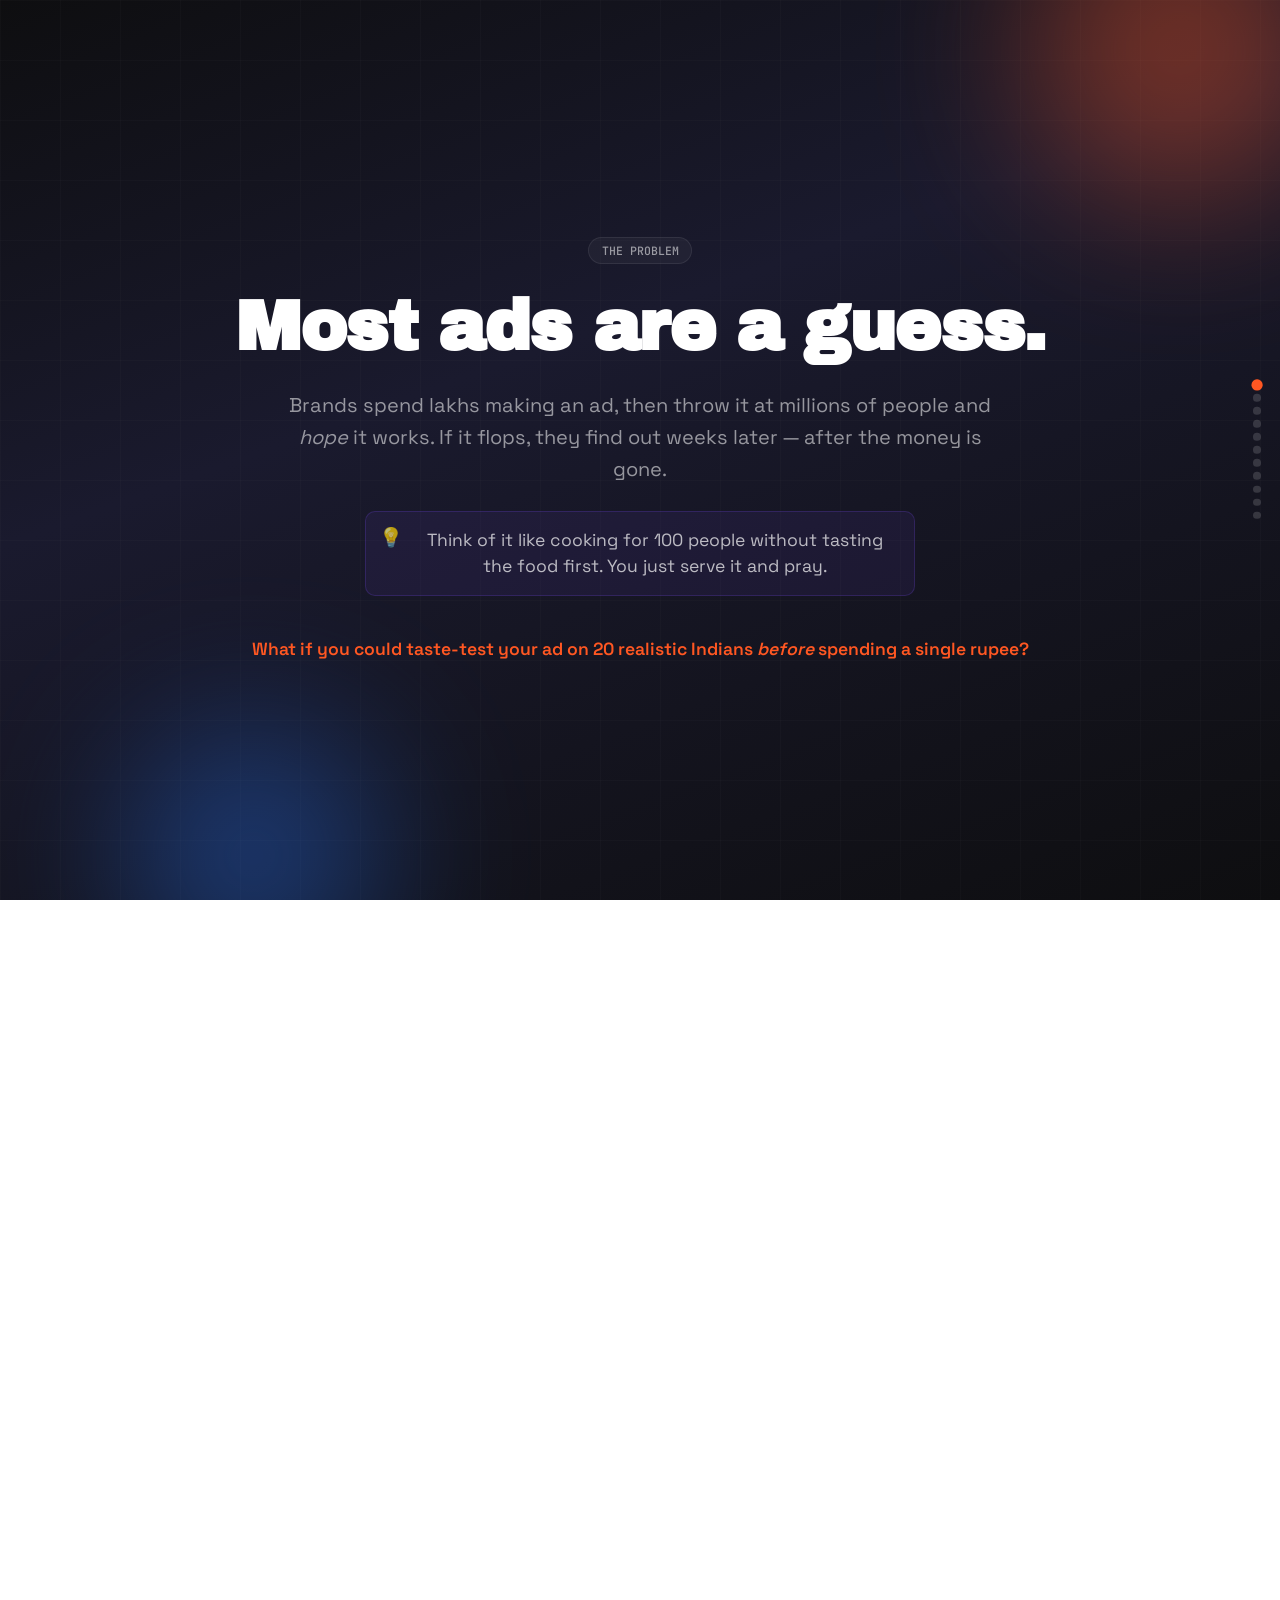
==== commit 99a24407: "mjuchbetterhtmlandpdf" ====
--- a/behave-platform-overview.html
+++ b/behave-platform-overview.html
@@ -3,17 +3,13 @@
 <head>
     <meta charset="UTF-8">
     <meta name="viewport" content="width=device-width, initial-scale=1.0">
-    <title>Behave — Platform Architecture</title>
-
-    <!-- Fonts: Archivo Black for display, Space Grotesk for body -->
+    <title>Behave — How It Works</title>
+
     <link rel="preconnect" href="https://fonts.googleapis.com">
     <link rel="preconnect" href="https://fonts.gstatic.com" crossorigin>
     <link href="https://fonts.googleapis.com/css2?family=Archivo+Black&family=Space+Grotesk:wght@300;400;500;600;700&family=JetBrains+Mono:wght@400;500&display=swap" rel="stylesheet">
 
     <style>
-        /* ===========================================
-           CSS CUSTOM PROPERTIES — Bold Signal Theme
-           =========================================== */
         :root {
             --bg-primary: #0e0e10;
             --bg-gradient: linear-gradient(160deg, #0e0e10 0%, #1a1a2e 40%, #0e0e10 100%);
@@ -23,81 +19,44 @@
             --bg-card-purple: #7C4DFF;
             --bg-card-gold: #FFB300;
             --bg-surface: rgba(255,255,255,0.04);
-            --bg-surface-hover: rgba(255,255,255,0.08);
             --text-primary: #ffffff;
             --text-secondary: rgba(255,255,255,0.55);
             --text-on-card: #0e0e10;
             --text-accent: #FF5722;
             --border-subtle: rgba(255,255,255,0.08);
-
             --font-display: 'Archivo Black', sans-serif;
             --font-body: 'Space Grotesk', sans-serif;
             --font-mono: 'JetBrains Mono', monospace;
-
             --title-size: clamp(2rem, 5.5vw, 4.5rem);
             --h2-size: clamp(1.5rem, 3.5vw, 2.8rem);
             --h3-size: clamp(1.1rem, 2.2vw, 1.6rem);
-            --body-size: clamp(0.75rem, 1.4vw, 1.05rem);
-            --small-size: clamp(0.6rem, 1vw, 0.8rem);
-            --label-size: clamp(0.55rem, 0.85vw, 0.72rem);
-
+            --body-size: clamp(0.8rem, 1.5vw, 1.1rem);
+            --small-size: clamp(0.65rem, 1.1vw, 0.85rem);
+            --label-size: clamp(0.6rem, 0.9vw, 0.75rem);
             --slide-padding: clamp(1.5rem, 4vw, 4rem);
             --content-gap: clamp(0.75rem, 2vw, 2rem);
             --element-gap: clamp(0.3rem, 1vw, 0.75rem);
-
             --ease-out-expo: cubic-bezier(0.16, 1, 0.3, 1);
             --duration: 0.7s;
         }
-
-        /* ===========================================
-           BASE RESET
-           =========================================== */
         *, *::before, *::after { margin: 0; padding: 0; box-sizing: border-box; }
-
-        /* ===========================================
-           VIEWPORT FITTING — MANDATORY BASE STYLES
-           =========================================== */
         html, body { height: 100%; overflow-x: hidden; }
         html { scroll-snap-type: y mandatory; scroll-behavior: smooth; }
-
         .slide {
             width: 100vw; height: 100vh; height: 100dvh;
-            overflow: hidden;
-            scroll-snap-align: start;
+            overflow: hidden; scroll-snap-align: start;
             display: flex; flex-direction: column;
             position: relative;
             background: var(--bg-gradient);
             color: var(--text-primary);
             font-family: var(--font-body);
         }
-
         .slide-content {
             flex: 1; display: flex; flex-direction: column;
             justify-content: center;
             max-height: 100%; overflow: hidden;
             padding: var(--slide-padding);
         }
-
-        .card, .container, .content-box {
-            max-width: min(90vw, 1100px);
-            max-height: min(85vh, 750px);
-        }
-
-        .feature-list, .bullet-list { gap: clamp(0.4rem, 1vh, 1rem); }
-        .feature-list li, .bullet-list li { font-size: var(--body-size); line-height: 1.4; }
-
-        .grid {
-            display: grid;
-            grid-template-columns: repeat(auto-fit, minmax(min(100%, 250px), 1fr));
-            gap: clamp(0.5rem, 1.5vw, 1rem);
-        }
-
-        img, .image-container {
-            max-width: 100%;
-            max-height: min(50vh, 400px);
-            object-fit: contain;
-        }
-
         @media (max-height: 700px) {
             :root {
                 --slide-padding: clamp(0.75rem, 3vw, 2rem);
@@ -113,7 +72,7 @@
                 --title-size: clamp(1.1rem, 4vw, 2rem);
                 --body-size: clamp(0.7rem, 1.2vw, 0.95rem);
             }
-            .nav-dots, .keyboard-hint, .decorative { display: none; }
+            .nav-dots { display: none; }
         }
         @media (max-height: 500px) {
             :root {
@@ -125,9 +84,8 @@
         }
         @media (max-width: 600px) {
             :root { --title-size: clamp(1.25rem, 7vw, 2.5rem); }
-            .grid { grid-template-columns: 1fr; }
-        }
-
+            .two-col, .three-col { grid-template-columns: 1fr !important; }
+        }
         @media (prefers-reduced-motion: reduce) {
             *, *::before, *::after {
                 animation-duration: 0.01ms !important;
@@ -136,12 +94,9 @@
             html { scroll-behavior: auto; }
         }
 
-        /* ===========================================
-           ANIMATIONS
-           =========================================== */
+        /* Animations */
         .reveal {
-            opacity: 0;
-            transform: translateY(25px);
+            opacity: 0; transform: translateY(25px);
             transition: opacity var(--duration) var(--ease-out-expo),
                         transform var(--duration) var(--ease-out-expo);
         }
@@ -152,806 +107,644 @@
         .reveal:nth-child(4) { transition-delay: 0.35s; }
         .reveal:nth-child(5) { transition-delay: 0.45s; }
         .reveal:nth-child(6) { transition-delay: 0.55s; }
-
-        .reveal-scale {
-            opacity: 0; transform: scale(0.92);
-            transition: opacity 0.6s var(--ease-out-expo), transform 0.6s var(--ease-out-expo);
-        }
-        .slide.visible .reveal-scale { opacity: 1; transform: scale(1); }
-
-        /* ===========================================
-           TYPOGRAPHY
-           =========================================== */
+        .reveal:nth-child(7) { transition-delay: 0.65s; }
+
+        /* Typography */
         h1, h2, .section-number { font-family: var(--font-display); letter-spacing: -0.02em; }
         h1 { font-size: var(--title-size); line-height: 1.05; }
         h2 { font-size: var(--h2-size); line-height: 1.1; }
         h3 { font-size: var(--h3-size); font-weight: 600; line-height: 1.2; font-family: var(--font-body); }
-        p, li { font-size: var(--body-size); line-height: 1.55; color: var(--text-secondary); font-weight: 400; }
+        p, li { font-size: var(--body-size); line-height: 1.6; color: var(--text-secondary); font-weight: 400; }
         .mono { font-family: var(--font-mono); font-size: var(--small-size); }
-
-        /* ===========================================
-           SECTION NUMBER (Bold Signal signature)
-           =========================================== */
         .section-number {
-            position: absolute;
-            top: var(--slide-padding);
-            left: var(--slide-padding);
+            position: absolute; top: var(--slide-padding); left: var(--slide-padding);
             font-size: clamp(0.65rem, 1.2vw, 0.85rem);
-            color: var(--text-secondary);
-            letter-spacing: 0.15em;
-            z-index: 5;
-        }
-
-        /* ===========================================
-           ACCENT CARD — Bold Signal focal element
-           =========================================== */
+            color: var(--text-secondary); letter-spacing: 0.15em; z-index: 5;
+        }
+
+        /* Cards */
         .accent-card {
             background: var(--bg-card);
             border-radius: clamp(8px, 1.2vw, 16px);
-            padding: clamp(1rem, 2.5vw, 2.5rem);
-            color: var(--text-on-card);
-            position: relative;
-            overflow: hidden;
+            padding: clamp(1rem, 2.5vw, 2rem);
+            color: var(--text-on-card); position: relative; overflow: hidden;
         }
         .accent-card::after {
-            content: '';
-            position: absolute;
-            top: 0; right: 0;
-            width: 40%; height: 100%;
-            background: rgba(0,0,0,0.06);
+            content: ''; position: absolute; top: 0; right: 0;
+            width: 40%; height: 100%; background: rgba(0,0,0,0.06);
             clip-path: polygon(25% 0, 100% 0, 100% 100%, 0% 100%);
         }
-        .accent-card h2, .accent-card h3 { color: var(--text-on-card); }
-        .accent-card p { color: rgba(14,14,16,0.7); }
-
+        .accent-card h3 { color: var(--text-on-card); }
+        .accent-card p { color: rgba(14,14,16,0.75); }
         .accent-card.blue { background: var(--bg-card-alt); }
         .accent-card.green { background: var(--bg-card-green); }
         .accent-card.purple { background: var(--bg-card-purple); color: #fff; }
-        .accent-card.purple h2, .accent-card.purple h3 { color: #fff; }
-        .accent-card.purple p { color: rgba(255,255,255,0.75); }
+        .accent-card.purple h3 { color: #fff; }
+        .accent-card.purple p { color: rgba(255,255,255,0.8); }
         .accent-card.gold { background: var(--bg-card-gold); }
 
-        /* ===========================================
-           LAYOUT HELPERS
-           =========================================== */
-        .two-col {
-            display: grid;
-            grid-template-columns: 1fr 1fr;
-            gap: clamp(1rem, 3vw, 3rem);
-            align-items: start;
-        }
-        @media (max-width: 700px) {
-            .two-col { grid-template-columns: 1fr; }
-        }
-
-        .three-col {
-            display: grid;
-            grid-template-columns: repeat(3, 1fr);
-            gap: clamp(0.5rem, 1.5vw, 1.2rem);
-            align-items: stretch;
-        }
-        @media (max-width: 800px) {
-            .three-col { grid-template-columns: 1fr; }
-        }
-
-        .four-col {
-            display: grid;
-            grid-template-columns: repeat(4, 1fr);
-            gap: clamp(0.4rem, 1vw, 0.8rem);
-        }
-        @media (max-width: 800px) {
-            .four-col { grid-template-columns: repeat(2, 1fr); }
-        }
+        /* Layout */
+        .two-col { display: grid; grid-template-columns: 1fr 1fr; gap: clamp(1rem, 3vw, 3rem); align-items: start; }
+        .three-col { display: grid; grid-template-columns: repeat(3, 1fr); gap: clamp(0.5rem, 1.5vw, 1.2rem); align-items: stretch; }
 
         .tag {
-            display: inline-block;
-            background: var(--bg-surface);
-            border: 1px solid var(--border-subtle);
-            border-radius: 100px;
+            display: inline-block; background: var(--bg-surface);
+            border: 1px solid var(--border-subtle); border-radius: 100px;
             padding: clamp(0.15rem, 0.4vw, 0.3rem) clamp(0.5rem, 1vw, 0.8rem);
-            font-size: var(--label-size);
-            color: var(--text-secondary);
-            font-weight: 500;
-            font-family: var(--font-mono);
-        }
-
+            font-size: var(--label-size); color: var(--text-secondary);
+            font-weight: 500; font-family: var(--font-mono);
+        }
         .stat-box {
-            background: var(--bg-surface);
-            border: 1px solid var(--border-subtle);
-            border-radius: clamp(6px, 1vw, 12px);
-            padding: clamp(0.6rem, 1.5vw, 1.2rem);
-            text-align: center;
+            background: var(--bg-surface); border: 1px solid var(--border-subtle);
+            border-radius: clamp(6px, 1vw, 12px); padding: clamp(0.6rem, 1.5vw, 1.2rem); text-align: center;
         }
         .stat-box .number {
-            font-family: var(--font-display);
-            font-size: clamp(1.2rem, 3vw, 2.2rem);
-            color: var(--text-primary);
-            display: block;
+            font-family: var(--font-display); font-size: clamp(1.2rem, 3vw, 2.2rem);
+            color: var(--text-primary); display: block;
         }
         .stat-box .label {
-            font-size: var(--label-size);
-            color: var(--text-secondary);
-            text-transform: uppercase;
-            letter-spacing: 0.08em;
-            margin-top: clamp(0.15rem, 0.4vw, 0.3rem);
-            display: block;
-        }
-
-        .info-row {
-            display: flex;
-            gap: clamp(0.3rem, 1vw, 0.8rem);
+            font-size: var(--label-size); color: var(--text-secondary);
+            text-transform: uppercase; letter-spacing: 0.08em;
+            margin-top: clamp(0.15rem, 0.4vw, 0.3rem); display: block;
+        }
+        .divider { height: 1px; background: var(--border-subtle); margin: clamp(0.5rem, 1.2vw, 1rem) 0; }
+        .formula-box {
+            background: rgba(255,87,34,0.08); border: 1px solid rgba(255,87,34,0.2);
+            border-radius: clamp(6px, 1vw, 10px); padding: clamp(0.6rem, 1.5vw, 1.2rem);
+            font-family: var(--font-mono); font-size: var(--small-size);
+            color: var(--text-accent); text-align: center;
+        }
+        .flow-arrow {
+            display: flex; align-items: center; justify-content: center;
+            gap: clamp(0.3rem, 0.8vw, 0.6rem); font-size: var(--body-size); color: var(--text-secondary);
             flex-wrap: wrap;
-            align-items: center;
-        }
-
-        .mini-table {
-            width: 100%;
-            border-collapse: collapse;
-            font-size: var(--small-size);
-        }
-        .mini-table th {
-            text-align: left;
-            color: var(--text-secondary);
-            font-weight: 500;
-            padding: clamp(0.2rem, 0.5vw, 0.4rem) clamp(0.3rem, 0.8vw, 0.6rem);
-            border-bottom: 1px solid var(--border-subtle);
-            font-size: var(--label-size);
-            text-transform: uppercase;
-            letter-spacing: 0.06em;
-        }
-        .mini-table td {
-            padding: clamp(0.2rem, 0.5vw, 0.35rem) clamp(0.3rem, 0.8vw, 0.6rem);
-            color: var(--text-secondary);
-            border-bottom: 1px solid rgba(255,255,255,0.03);
-            font-size: var(--small-size);
-        }
-        .mini-table td:first-child { color: var(--text-primary); font-weight: 500; }
-
-        .divider {
-            height: 1px;
-            background: var(--border-subtle);
-            margin: clamp(0.5rem, 1.2vw, 1rem) 0;
-        }
-
-        .formula-box {
-            background: rgba(255,87,34,0.08);
-            border: 1px solid rgba(255,87,34,0.2);
-            border-radius: clamp(6px, 1vw, 10px);
-            padding: clamp(0.6rem, 1.5vw, 1.2rem);
-            font-family: var(--font-mono);
-            font-size: var(--small-size);
-            color: var(--text-accent);
-            text-align: center;
-        }
-
-        .flow-arrow {
-            display: flex;
-            align-items: center;
-            justify-content: center;
-            gap: clamp(0.3rem, 0.8vw, 0.6rem);
-            font-size: var(--body-size);
-            color: var(--text-secondary);
         }
         .flow-arrow .step {
-            background: var(--bg-surface);
-            border: 1px solid var(--border-subtle);
+            background: var(--bg-surface); border: 1px solid var(--border-subtle);
             border-radius: clamp(4px, 0.6vw, 8px);
             padding: clamp(0.3rem, 0.6vw, 0.5rem) clamp(0.5rem, 1vw, 0.8rem);
-            font-size: var(--small-size);
-            font-weight: 500;
-            color: var(--text-primary);
-            white-space: nowrap;
+            font-size: var(--small-size); font-weight: 500; color: var(--text-primary); white-space: nowrap;
         }
         .flow-arrow .arrow { color: var(--text-accent); font-weight: 700; }
 
-        /* ===========================================
-           PROGRESS BAR
-           =========================================== */
-        .progress-bar {
-            position: fixed; top: 0; left: 0;
-            height: 3px; background: var(--bg-card);
-            z-index: 9999; width: 0%;
-            transition: width 0.3s ease;
-        }
-
-        /* ===========================================
-           NAV DOTS
-           =========================================== */
-        .nav-dots {
-            position: fixed; right: clamp(0.5rem, 1.5vw, 1.5rem);
-            top: 50%; transform: translateY(-50%);
-            display: flex; flex-direction: column;
-            gap: clamp(4px, 0.6vh, 8px);
-            z-index: 100;
-        }
-        .nav-dot {
-            width: clamp(6px, 0.6vw, 8px);
-            height: clamp(6px, 0.6vw, 8px);
-            border-radius: 50%;
-            background: rgba(255,255,255,0.15);
-            cursor: pointer;
-            transition: all 0.3s ease;
-            border: none;
-        }
-        .nav-dot.active {
-            background: var(--bg-card);
-            transform: scale(1.4);
-        }
-
-        /* ===========================================
-           BACKGROUND DECORATIONS
-           =========================================== */
+        /* Analogy callout */
+        .analogy {
+            background: rgba(124,77,255,0.08); border: 1px solid rgba(124,77,255,0.2);
+            border-radius: clamp(6px, 1vw, 10px); padding: clamp(0.5rem, 1.2vw, 1rem);
+            font-size: var(--body-size); color: rgba(255,255,255,0.7);
+            line-height: 1.5; position: relative; padding-left: clamp(2rem, 3.5vw, 3rem);
+        }
+        .analogy::before {
+            content: '💡'; position: absolute; left: clamp(0.5rem, 1vw, 0.8rem);
+            top: clamp(0.5rem, 1vw, 0.8rem); font-size: clamp(0.9rem, 1.5vw, 1.2rem);
+        }
+
+        /* Progress & Nav */
+        .progress-bar { position: fixed; top: 0; left: 0; height: 3px; background: var(--bg-card); z-index: 9999; width: 0%; transition: width 0.3s ease; }
+        .nav-dots { position: fixed; right: clamp(0.5rem, 1.5vw, 1.5rem); top: 50%; transform: translateY(-50%); display: flex; flex-direction: column; gap: clamp(4px, 0.6vh, 8px); z-index: 100; }
+        .nav-dot { width: clamp(6px, 0.6vw, 8px); height: clamp(6px, 0.6vw, 8px); border-radius: 50%; background: rgba(255,255,255,0.15); cursor: pointer; transition: all 0.3s ease; border: none; }
+        .nav-dot.active { background: var(--bg-card); transform: scale(1.4); }
+
+        /* Backgrounds */
         .grid-bg {
-            position: absolute; inset: 0;
+            position: absolute; inset: 0; pointer-events: none;
             background-image:
                 linear-gradient(rgba(255,255,255,0.015) 1px, transparent 1px),
                 linear-gradient(90deg, rgba(255,255,255,0.015) 1px, transparent 1px);
             background-size: clamp(30px, 5vw, 60px) clamp(30px, 5vw, 60px);
-            pointer-events: none;
-        }
-
-        .glow {
-            position: absolute;
-            border-radius: 50%;
-            filter: blur(80px);
-            pointer-events: none;
-            opacity: 0.4;
-        }
+        }
+        .glow { position: absolute; border-radius: 50%; filter: blur(80px); pointer-events: none; opacity: 0.4; }
         .glow.orange { background: var(--bg-card); width: 300px; height: 300px; }
         .glow.blue { background: var(--bg-card-alt); width: 250px; height: 250px; }
 
-        /* ===========================================
-           PERSONA BADGE
-           =========================================== */
-        .persona-chip {
-            display: inline-flex;
-            align-items: center;
-            gap: clamp(0.2rem, 0.5vw, 0.35rem);
-            background: var(--bg-surface);
-            border: 1px solid var(--border-subtle);
-            border-radius: 100px;
-            padding: clamp(0.12rem, 0.3vw, 0.2rem) clamp(0.4rem, 0.8vw, 0.6rem);
-            font-size: var(--label-size);
-            color: var(--text-secondary);
-            white-space: nowrap;
-        }
-        .persona-chip .dot {
-            width: clamp(4px, 0.5vw, 6px);
-            height: clamp(4px, 0.5vw, 6px);
-            border-radius: 50%;
-            flex-shrink: 0;
-        }
-
+        /* Slider bars for persona traits */
+        .trait-bar {
+            display: flex; align-items: center; gap: clamp(0.3rem, 0.8vw, 0.6rem);
+            font-size: var(--small-size); margin-bottom: clamp(0.2rem, 0.5vw, 0.4rem);
+        }
+        .trait-bar .trait-name { min-width: clamp(80px, 12vw, 140px); color: var(--text-secondary); }
+        .trait-bar .bar-track {
+            flex: 1; height: clamp(6px, 0.8vw, 10px); background: rgba(255,255,255,0.06);
+            border-radius: 100px; overflow: hidden;
+        }
+        .trait-bar .bar-fill { height: 100%; border-radius: 100px; transition: width 1s var(--ease-out-expo); }
+        .trait-bar .bar-value { min-width: 2.5em; text-align: right; color: var(--text-primary); font-family: var(--font-mono); font-weight: 500; }
+
+        /* Persona mini-card */
+        .persona-mini {
+            background: var(--bg-surface); border: 1px solid var(--border-subtle);
+            border-radius: clamp(6px, 1vw, 10px); padding: clamp(0.4rem, 1vw, 0.7rem);
+            text-align: center;
+        }
+        .persona-mini .emoji { font-size: clamp(1.2rem, 2.5vw, 2rem); display: block; margin-bottom: 0.2em; }
+        .persona-mini .name { font-size: var(--small-size); color: var(--text-primary); font-weight: 600; }
+        .persona-mini .desc { font-size: var(--label-size); color: var(--text-secondary); margin-top: 0.15em; }
+
+        /* Step card for pipeline */
+        .step-card {
+            background: var(--bg-surface); border: 1px solid var(--border-subtle);
+            border-radius: clamp(6px, 1vw, 10px);
+            padding: clamp(0.5rem, 1.2vw, 1rem);
+            display: flex; flex-direction: column; gap: 0.3em;
+        }
+        .step-card .step-num {
+            font-family: var(--font-display); font-size: var(--h3-size); color: var(--text-accent);
+        }
+        .step-card h3 { font-size: var(--body-size); }
+        .step-card p { font-size: var(--small-size); }
     </style>
 </head>
 <body>
-    <!-- Progress Bar -->
     <div class="progress-bar" id="progressBar"></div>
-    <!-- Nav Dots -->
     <nav class="nav-dots" id="navDots"></nav>
 
-    <!-- ===========================================
-         SLIDE 1 — TITLE
-         =========================================== -->
-    <section class="slide title-slide" style="justify-content: center;">
+    <!-- =====================================================
+         SLIDE 1 — THE PROBLEM
+         ===================================================== -->
+    <section class="slide" style="justify-content:center;">
         <div class="grid-bg"></div>
         <div class="glow orange" style="top: -100px; right: -50px;"></div>
         <div class="glow blue" style="bottom: -80px; left: 10%;"></div>
 
-        <div class="slide-content" style="align-items: center; text-align: center; gap: var(--content-gap);">
-            <div class="reveal" style="display:flex; gap: clamp(0.4rem,1vw,0.8rem); flex-wrap:wrap; justify-content:center;">
-                <span class="tag">SYNTHETIC INDIA</span>
-                <span class="tag">PLATFORM ARCHITECTURE</span>
-            </div>
-            <h1 class="reveal" style="max-width: 14ch;">BEHAVE</h1>
-            <p class="reveal" style="font-size: clamp(0.85rem, 1.8vw, 1.25rem); max-width: 50ch; color: var(--text-secondary);">
-                20 AI personas × persistent memory × quality gates<br>
-                → one decisive recommendation per creative
+        <div class="slide-content" style="align-items:center; text-align:center; gap: var(--content-gap);">
+            <div class="reveal">
+                <span class="tag">THE PROBLEM</span>
+            </div>
+            <h1 class="reveal" style="max-width: 18ch;">Most ads are a guess.</h1>
+            <p class="reveal" style="font-size: clamp(0.9rem, 1.8vw, 1.25rem); max-width: 55ch;">
+                Brands spend lakhs making an ad, then throw it at millions of people and <em>hope</em> it works. If it flops, they find out weeks later — after the money is gone.
             </p>
-            <div class="reveal" style="margin-top: clamp(0.5rem,1.5vw,1.5rem); display:flex; gap: clamp(0.5rem,1.5vw,1.2rem); flex-wrap:wrap; justify-content:center;">
-                <div class="stat-box" style="min-width: clamp(60px,8vw,100px);">
+            <div class="reveal analogy" style="max-width: 50ch;">
+                Think of it like cooking for 100 people without tasting the food first. You just serve it and pray.
+            </div>
+            <p class="reveal" style="font-size: clamp(0.85rem, 1.6vw, 1.1rem); color: var(--text-accent); font-weight: 600; margin-top: clamp(0.3rem,1vw,0.8rem);">
+                What if you could taste-test your ad on 20 realistic Indians <em>before</em> spending a single rupee?
+            </p>
+        </div>
+    </section>
+
+    <!-- =====================================================
+         SLIDE 2 — WHAT IS BEHAVE
+         ===================================================== -->
+    <section class="slide">
+        <div class="grid-bg"></div>
+        <span class="section-number">01 — THE IDEA</span>
+
+        <div class="slide-content" style="align-items:center; text-align:center; gap: var(--content-gap);">
+            <h1 class="reveal" style="max-width: 16ch;">BEHAVE</h1>
+            <p class="reveal" style="font-size: clamp(0.9rem, 1.8vw, 1.25rem); max-width: 55ch;">
+                A virtual focus group of <strong style="color:var(--text-primary);">20 AI personas</strong> — each one a realistic Indian consumer with a name, a city, a backstory, shopping habits, and <em>memories that persist over time</em>.
+            </p>
+            <div class="reveal flow-arrow" style="margin: clamp(0.3rem,1vw,0.8rem) 0;">
+                <span class="step">📄 Your Ad</span>
+                <span class="arrow">→</span>
+                <span class="step">👥 20 Personas React</span>
+                <span class="arrow">→</span>
+                <span class="step">🛡️ BS Filter</span>
+                <span class="arrow">→</span>
+                <span class="step" style="background: rgba(255,87,34,0.15); border-color: rgba(255,87,34,0.3);">🎯 "Scale it" / "Kill it" / "Fix this"</span>
+            </div>
+            <div class="reveal" style="display:flex; gap: clamp(0.5rem,1.5vw,1.2rem); flex-wrap:wrap; justify-content:center; margin-top:clamp(0.3rem,1vw,0.8rem);">
+                <div class="stat-box" style="min-width: clamp(70px,9vw,110px);">
                     <span class="number">20</span><span class="label">Personas</span>
                 </div>
-                <div class="stat-box" style="min-width: clamp(60px,8vw,100px);">
-                    <span class="number">8</span><span class="label">Archetypes</span>
-                </div>
-                <div class="stat-box" style="min-width: clamp(60px,8vw,100px);">
-                    <span class="number">115</span><span class="label">Tests GREEN</span>
-                </div>
-                <div class="stat-box" style="min-width: clamp(60px,8vw,100px);">
-                    <span class="number">~$0.35</span><span class="label">Per Run</span>
-                </div>
-            </div>
-        </div>
-    </section>
-
-    <!-- ===========================================
-         SLIDE 2 — HOW IT WORKS (Pipeline Overview)
-         =========================================== -->
-    <section class="slide">
-        <div class="grid-bg"></div>
-        <span class="section-number">01 — PIPELINE</span>
+                <div class="stat-box" style="min-width: clamp(70px,9vw,110px);">
+                    <span class="number">~60s</span><span class="label">Per Run</span>
+                </div>
+                <div class="stat-box" style="min-width: clamp(70px,9vw,110px);">
+                    <span class="number">~₹30</span><span class="label">Cost</span>
+                </div>
+                <div class="stat-box" style="min-width: clamp(70px,9vw,110px);">
+                    <span class="number">1</span><span class="label">Clear Verdict</span>
+                </div>
+            </div>
+        </div>
+    </section>
+
+    <!-- =====================================================
+         SLIDE 3 — MEET THE 8 TYPES
+         ===================================================== -->
+    <section class="slide">
+        <div class="grid-bg"></div>
+        <span class="section-number">02 — WHO ARE THEY?</span>
 
         <div class="slide-content" style="gap: var(--content-gap);">
-            <h2 class="reveal">How a simulation run works</h2>
-            <p class="reveal" style="max-width: 65ch;">One creative in → one decisive recommendation out. Every step is auditable.</p>
-
-            <!-- Flow -->
-            <div class="reveal flow-arrow" style="margin: clamp(0.3rem,0.8vw,0.6rem) 0; flex-wrap: wrap;">
-                <span class="step">📄 Creative Card</span>
-                <span class="arrow">→</span>
-                <span class="step">👥 Cohort (20)</span>
-                <span class="arrow">→</span>
-                <span class="step">🧠 Persona Eval ×20</span>
-                <span class="arrow">→</span>
-                <span class="step">🛡️ Critic Gate ×20</span>
-                <span class="arrow">→</span>
-                <span class="step">📊 Scorecard</span>
-                <span class="arrow">→</span>
-                <span class="step" style="background: rgba(255,87,34,0.15); border-color: rgba(255,87,34,0.3);">🎯 Recommendation</span>
-            </div>
-
-            <div class="reveal two-col" style="margin-top: clamp(0.3rem,0.8vw,0.5rem);">
-                <!-- Left: Steps explained -->
+            <h2 class="reveal">8 types of Indian shoppers</h2>
+            <p class="reveal" style="max-width: 60ch;">We didn't pick random profiles. These are 8 <em>archetypes</em> — fundamental shopping personalities that cover how real Indians make buying decisions. 20 people total, spread across cities & ages.</p>
+
+            <div class="reveal" style="display:grid; grid-template-columns: repeat(4, 1fr); gap: clamp(0.4rem, 1vw, 0.8rem);">
+                <div class="persona-mini"><span class="emoji">🔍</span><span class="name">Researcher</span><span class="desc">Reads 10 reviews before buying toothpaste</span></div>
+                <div class="persona-mini"><span class="emoji">⚡</span><span class="name">Impulse Buyer</span><span class="desc">"Add to cart" before the ad even finished</span></div>
+                <div class="persona-mini"><span class="emoji">🤨</span><span class="name">Skeptic</span><span class="desc">"This is too good to be true"</span></div>
+                <div class="persona-mini"><span class="emoji">💎</span><span class="name">Brand Loyalist</span><span class="desc">Same soap brand since 2005</span></div>
+                <div class="persona-mini"><span class="emoji">🎯</span><span class="name">Pragmatist</span><span class="desc">"Does it solve my problem? Yes/No."</span></div>
+                <div class="persona-mini"><span class="emoji">💰</span><span class="name">Price Anchor</span><span class="desc">Knows the MRP of everything in DMart</span></div>
+                <div class="persona-mini"><span class="emoji">✨</span><span class="name">Aspirational</span><span class="desc">Saving up for that one luxury thing</span></div>
+                <div class="persona-mini"><span class="emoji">📱</span><span class="name">Trend Follower</span><span class="desc">"I saw it on Instagram, I need it"</span></div>
+            </div>
+
+            <div class="reveal analogy" style="max-width: 70ch;">
+                Every real focus group has "the one who always says yes", "the one who questions everything", and "the one who checks the price tag first." We built all of them.
+            </div>
+        </div>
+    </section>
+
+    <!-- =====================================================
+         SLIDE 4 — WHAT MAKES EACH PERSONA TICK
+         ===================================================== -->
+    <section class="slide">
+        <div class="grid-bg"></div>
+        <span class="section-number">03 — PERSONALITY DNA</span>
+
+        <div class="slide-content" style="gap: var(--content-gap);">
+            <h2 class="reveal">Each persona has ~50 personality settings</h2>
+            <p class="reveal" style="max-width: 60ch;">Think of it like a character in a video game. Every trait is a slider from 0 to 1 that controls how they react to an ad. Here's one example — <strong style="color:var(--text-primary);">Arjun, 23, Impulse Buyer, Delhi:</strong></p>
+
+            <div class="reveal two-col">
                 <div style="display:flex; flex-direction:column; gap: var(--element-gap);">
-                    <div class="accent-card" style="padding: clamp(0.6rem,1.5vw,1rem);">
-                        <h3 style="font-size: var(--body-size); margin-bottom: 0.2em;">Per Persona (Haiku — $0.005/eval)</h3>
-                        <p style="font-size: var(--small-size);">Retrieve top-5 memories → Build rich prompt (persona + creative + memory context) → LLM generates structured evaluation in-character (scores, reasoning, verbatim reaction)</p>
-                    </div>
-                    <div class="accent-card blue" style="padding: clamp(0.6rem,1.5vw,1rem);">
-                        <h3 style="font-size: var(--body-size); margin-bottom: 0.2em;">Critic Gate (Sonnet — $0.012/check)</h3>
-                        <p style="font-size: var(--small-size);">Scores on 4 dimensions: persona consistency, sycophancy detection, cultural authenticity, action-reasoning alignment. FAIL → quarantine. Only genuine evaluations aggregate.</p>
-                    </div>
-                    <div class="accent-card green" style="padding: clamp(0.6rem,1.5vw,1rem);">
-                        <h3 style="font-size: var(--body-size); margin-bottom: 0.2em;">Memory Formation</h3>
-                        <p style="font-size: var(--small-size);">Score &gt; 70 → PREFERENCE node. Score &lt; 30 → CATEGORY_BELIEF node. Cumulative importance ≥ 50 → Reflection triggers (higher-order insight synthesis).</p>
-                    </div>
-                </div>
-                <!-- Right: Models + Cost -->
+                    <h3 style="font-size: var(--small-size); color:var(--text-accent); text-transform:uppercase; letter-spacing:0.08em;">🧠 How He Shops (0 = low, 1 = high)</h3>
+                    <div class="trait-bar"><span class="trait-name">Price Sensitivity</span><div class="bar-track"><div class="bar-fill" style="width:25%; background:var(--bg-card-green);"></div></div><span class="bar-value">0.25</span></div>
+                    <div class="trait-bar"><span class="trait-name">Impulse Tendency</span><div class="bar-track"><div class="bar-fill" style="width:90%; background:var(--bg-card);"></div></div><span class="bar-value">0.90</span></div>
+                    <div class="trait-bar"><span class="trait-name">Brand Loyalty</span><div class="bar-track"><div class="bar-fill" style="width:30%; background:var(--bg-card-alt);"></div></div><span class="bar-value">0.30</span></div>
+                    <div class="trait-bar"><span class="trait-name">Social Proof Need</span><div class="bar-track"><div class="bar-fill" style="width:80%; background:var(--bg-card-purple);"></div></div><span class="bar-value">0.80</span></div>
+                    <div class="trait-bar"><span class="trait-name">Research Depth</span><div class="bar-track"><div class="bar-fill" style="width:15%; background:var(--bg-card-gold);"></div></div><span class="bar-value">0.15</span></div>
+                    <div class="trait-bar"><span class="trait-name">Risk Tolerance</span><div class="bar-track"><div class="bar-fill" style="width:85%; background:var(--bg-card);"></div></div><span class="bar-value">0.85</span></div>
+                    <div class="trait-bar"><span class="trait-name">Deal Sensitivity</span><div class="bar-track"><div class="bar-fill" style="width:70%; background:var(--bg-card-green);"></div></div><span class="bar-value">0.70</span></div>
+                    <div class="divider"></div>
+                    <div class="analogy" style="font-size: var(--small-size);">
+                        High impulse (0.90) + low research (0.15) = he'll buy from a flashy ad without reading reviews. Show him social proof ("10K people bought this") and he's hooked.
+                    </div>
+                </div>
                 <div style="display:flex; flex-direction:column; gap: var(--element-gap);">
-                    <table class="mini-table">
-                        <tr><th>Step</th><th>Model</th><th>Cost</th></tr>
-                        <tr><td>Evaluation ×20</td><td style="font-family:var(--font-mono);">claude-haiku-3</td><td>~$0.10</td></tr>
-                        <tr><td>Critic ×20</td><td style="font-family:var(--font-mono);">claude-sonnet-4</td><td>~$0.24</td></tr>
-                        <tr><td>Reflection ×~2</td><td style="font-family:var(--font-mono);">claude-haiku-3</td><td>~$0.01</td></tr>
-                        <tr><td>Recommendation ×1</td><td style="font-family:var(--font-mono);">claude-sonnet-4</td><td>~$0.04</td></tr>
-                    </table>
+                    <h3 style="font-size: var(--small-size); color:var(--bg-card-alt); text-transform:uppercase; letter-spacing:0.08em;">📋 His Profile</h3>
+                    <div class="step-card">
+                        <h3>Demographics</h3>
+                        <p>Age 23, male, Delhi, metro city, ₹5L income, college grad, single, Hindi + English</p>
+                    </div>
+                    <div class="step-card">
+                        <h3>Media Habits</h3>
+                        <p>Primary: Instagram. High ad tolerance, fast scroll speed, trusts influencers, prefers video</p>
+                    </div>
+                    <div class="step-card">
+                        <h3>Emotional Triggers</h3>
+                        <p><strong>Hooks:</strong> FOMO, status, newness &nbsp; <strong>Turns off:</strong> long disclaimers, "family values" angles</p>
+                    </div>
+                    <div class="step-card">
+                        <h3>Category Affinities</h3>
+                        <p>Gadgets (high interest, ₹3K/mo), Sneakers (medium, ₹2K/mo), Food delivery (high, ₹4K/mo)</p>
+                    </div>
+                </div>
+            </div>
+        </div>
+    </section>
+
+    <!-- =====================================================
+         SLIDE 5 — THE DEEP SOUL LAYER
+         ===================================================== -->
+    <section class="slide">
+        <div class="grid-bg"></div>
+        <span class="section-number">04 — GOING DEEPER</span>
+
+        <div class="slide-content" style="gap: var(--content-gap);">
+            <h2 class="reveal">But sliders aren't enough.</h2>
+            <p class="reveal" style="max-width: 60ch;">Real people don't just have "settings." They have <em>life stories, inner conflicts, childhood memories, and people who influence them.</em> We gave every persona a soul.</p>
+
+            <div class="reveal three-col">
+                <div class="accent-card purple" style="padding: clamp(0.6rem,1.5vw,1rem);">
+                    <h3 style="font-size: var(--body-size); margin-bottom: 0.3em; position:relative; z-index:1;">🕰️ Generational Memory</h3>
+                    <p style="font-size: var(--small-size); position:relative; z-index:1;">
+                        Arjun (23) grew up with Jio and Instagram. Ramesh (45) grew up with Doordarshan and Nirma ads. The <em>same ad</em> triggers completely different reactions based on what era shaped them.
+                    </p>
+                </div>
+                <div class="accent-card blue" style="padding: clamp(0.6rem,1.5vw,1rem);">
+                    <h3 style="font-size: var(--body-size); margin-bottom: 0.3em; position:relative; z-index:1;">⚔️ Inner Conflicts</h3>
+                    <p style="font-size: var(--small-size); position:relative; z-index:1;">
+                        "I want the iPhone but my parents say save for a house." These tensions create realistic push-and-pull. Real consumers don't have clean logic — they're conflicted. So are our personas.
+                    </p>
+                </div>
+                <div class="accent-card green" style="padding: clamp(0.6rem,1.5vw,1rem);">
+                    <h3 style="font-size: var(--body-size); margin-bottom: 0.3em; position:relative; z-index:1;">👥 Influence Network</h3>
+                    <p style="font-size: var(--small-size); position:relative; z-index:1;">
+                        Who do they listen to? Mom? College friend? A YouTuber? Each influencer has a strength (0–1) and a domain. "Mom: 0.9 influence on food. Friend: 0.8 influence on gadgets."
+                    </p>
+                </div>
+            </div>
+
+            <div class="reveal two-col" style="margin-top: clamp(0.2rem,0.5vw,0.3rem);">
+                <div style="display: flex; flex-direction:column; gap: var(--element-gap);">
+                    <div class="step-card">
+                        <h3>🧭 Values Hierarchy</h3>
+                        <p>An ordered list: family first → career → status → adventure. This tells us what motivations <em>win</em> when they conflict.</p>
+                    </div>
+                </div>
+                <div style="display:flex; flex-direction:column; gap: var(--element-gap);">
+                    <div class="step-card">
+                        <h3>🧩 Cognitive Biases</h3>
+                        <p>"Present bias" = wants it NOW. "Anchoring" = fixates on the first price they see. "Ostrich effect" = ignores EMI interest rates. Real human quirks.</p>
+                    </div>
+                </div>
+            </div>
+
+            <div class="reveal analogy" style="max-width: 70ch;">
+                Each persona also has a <strong>backstory</strong> (life story), <strong>current life context</strong> (what's happening this month), and an <strong>inner monologue style</strong> (how they think in their own voice). It's like a character bible for a movie.
+            </div>
+        </div>
+    </section>
+
+    <!-- =====================================================
+         SLIDE 6 — HOW THEY REACT TO AN AD
+         ===================================================== -->
+    <section class="slide">
+        <div class="grid-bg"></div>
+        <span class="section-number">05 — THE TEST</span>
+
+        <div class="slide-content" style="gap: var(--content-gap);">
+            <h2 class="reveal">What happens when a persona sees your ad</h2>
+            <p class="reveal" style="max-width: 60ch;">Each persona reacts like they're scrolling Instagram. They give you honest, in-character feedback — not a form, but a <em>reaction</em>.</p>
+
+            <div class="reveal two-col">
+                <div style="display:flex; flex-direction:column; gap: var(--element-gap);">
+                    <h3 style="font-size: var(--small-size); color:var(--text-accent); text-transform:uppercase; letter-spacing:0.08em;">What they tell you</h3>
+                    <div class="step-card">
+                        <h3>🫣 First Impression</h3>
+                        <p>What they notice in the first 2 seconds. "The price. Always the price."</p>
+                    </div>
+                    <div class="step-card">
+                        <h3>👆 Action</h3>
+                        <p>What they'd actually <em>do</em>:  scroll past, pause, read it, click, share, save, or even buy.</p>
+                    </div>
+                    <div class="step-card">
+                        <h3>💬 Verbatim Reaction</h3>
+                        <p>A WhatsApp-style quote in their own voice: <em>"Bhai ₹499 mein ye mil raha hai? Screenshot le leta hoon…"</em></p>
+                    </div>
+                    <div class="step-card">
+                        <h3>🚫 Objections</h3>
+                        <p>Specific pushback: "No COD option", "The model doesn't look like someone from my city"</p>
+                    </div>
+                </div>
+                <div style="display:flex; flex-direction:column; gap: var(--element-gap);">
+                    <h3 style="font-size: var(--small-size); color:var(--bg-card-alt); text-transform:uppercase; letter-spacing:0.08em;">The scores (all out of 10)</h3>
+                    <div class="trait-bar"><span class="trait-name">👁️ Attention</span><div class="bar-track"><div class="bar-fill" style="width:70%; background:var(--bg-card);"></div></div><span class="bar-value">7</span></div>
+                    <div class="trait-bar"><span class="trait-name">🎯 Relevance</span><div class="bar-track"><div class="bar-fill" style="width:50%; background:var(--bg-card-alt);"></div></div><span class="bar-value">5</span></div>
+                    <div class="trait-bar"><span class="trait-name">🤝 Trust</span><div class="bar-track"><div class="bar-fill" style="width:40%; background:var(--bg-card-green);"></div></div><span class="bar-value">4</span></div>
+                    <div class="trait-bar"><span class="trait-name">❤️ Desire</span><div class="bar-track"><div class="bar-fill" style="width:80%; background:var(--bg-card-purple);"></div></div><span class="bar-value">8</span></div>
+                    <div class="trait-bar"><span class="trait-name">📖 Clarity</span><div class="bar-track"><div class="bar-fill" style="width:60%; background:var(--bg-card-gold);"></div></div><span class="bar-value">6</span></div>
                     <div class="divider"></div>
-                    <div style="display:flex; justify-content:space-between; align-items:baseline;">
-                        <span style="font-size:var(--small-size); color:var(--text-secondary);">Total per run (1 creative, 20 personas)</span>
-                        <span style="font-family:var(--font-display); font-size:var(--h3-size); color:var(--text-accent);">~$0.39</span>
-                    </div>
-                    <div class="divider"></div>
-                    <p style="font-size: var(--label-size);">LLM calls: 20 evals + 20 critics + ~2 reflections + 1 recommendation = <strong style="color:var(--text-primary);">~43 calls</strong></p>
-                </div>
-            </div>
-        </div>
-    </section>
-
-    <!-- ===========================================
-         SLIDE 3 — THE 20 PERSONAS
-         =========================================== -->
-    <section class="slide">
-        <div class="grid-bg"></div>
-        <span class="section-number">02 — PERSONAS</span>
+                    <div class="step-card">
+                        <h3>Overall Score: 0–100</h3>
+                        <p>Combines all 5 dimensions + sentiment + action into one number. Above 70 = strong. Below 30 = they hated it.</p>
+                    </div>
+                    <div class="analogy" style="font-size: var(--small-size);">
+                        "Attention grabbed me (7), but I don't trust this brand (4). I want it (8) but I'm not clicking." — that tension is exactly what a real focus group sounds like.
+                    </div>
+                </div>
+            </div>
+        </div>
+    </section>
+
+    <!-- =====================================================
+         SLIDE 7 — THE BS DETECTOR (CRITIC)
+         ===================================================== -->
+    <section class="slide">
+        <div class="grid-bg"></div>
+        <span class="section-number">06 — BS DETECTOR</span>
 
         <div class="slide-content" style="gap: var(--content-gap);">
-            <div class="reveal" style="display:flex; align-items:baseline; gap: clamp(0.5rem,1.5vw,1rem); flex-wrap:wrap;">
-                <h2>20 Indian Consumer Personas</h2>
-                <span class="tag">8 archetypes × 3 generations</span>
-            </div>
-            <p class="reveal" style="max-width: 70ch;">Each persona has ~50 parameters covering demographics, psychology, media habits, emotional triggers, generational memory, internal conflicts, brand relationships, and cognitive biases.</p>
-
-            <!-- Archetype Grid -->
-            <div class="reveal four-col" style="margin-top: clamp(0.2rem,0.5vw,0.4rem);">
-                <div class="stat-box"><span class="number" style="font-size:var(--h3-size);">🔍</span><span class="label">Researcher</span>
-                    <div style="margin-top:0.3em; display:flex; flex-wrap:wrap; gap:3px; justify-content:center;">
-                        <span class="persona-chip"><span class="dot" style="background:#4FC3F7;"></span>Priya 29</span>
-                        <span class="persona-chip"><span class="dot" style="background:#4FC3F7;"></span>Sanjay 32</span>
-                        <span class="persona-chip"><span class="dot" style="background:#4FC3F7;"></span>Ananya 28</span>
-                    </div>
-                </div>
-                <div class="stat-box"><span class="number" style="font-size:var(--h3-size);">⚡</span><span class="label">Impulse Buyer</span>
-                    <div style="margin-top:0.3em; display:flex; flex-wrap:wrap; gap:3px; justify-content:center;">
-                        <span class="persona-chip"><span class="dot" style="background:#FF7043;"></span>Arjun 23</span>
-                        <span class="persona-chip"><span class="dot" style="background:#FF7043;"></span>Neha 26</span>
-                    </div>
-                </div>
-                <div class="stat-box"><span class="number" style="font-size:var(--h3-size);">🤨</span><span class="label">Skeptic</span>
-                    <div style="margin-top:0.3em; display:flex; flex-wrap:wrap; gap:3px; justify-content:center;">
-                        <span class="persona-chip"><span class="dot" style="background:#AB47BC;"></span>Arjun K 27</span>
-                        <span class="persona-chip"><span class="dot" style="background:#AB47BC;"></span>Deepak 40</span>
-                        <span class="persona-chip"><span class="dot" style="background:#AB47BC;"></span>Tanya 25</span>
-                    </div>
-                </div>
-                <div class="stat-box"><span class="number" style="font-size:var(--h3-size);">💎</span><span class="label">Brand Loyalist</span>
-                    <div style="margin-top:0.3em; display:flex; flex-wrap:wrap; gap:3px; justify-content:center;">
-                        <span class="persona-chip"><span class="dot" style="background:#66BB6A;"></span>Ananya 33</span>
-                        <span class="persona-chip"><span class="dot" style="background:#66BB6A;"></span>Kavitha 38</span>
-                        <span class="persona-chip"><span class="dot" style="background:#66BB6A;"></span>Ramesh 45</span>
-                    </div>
-                </div>
-            </div>
-            <div class="reveal four-col">
-                <div class="stat-box"><span class="number" style="font-size:var(--h3-size);">🎯</span><span class="label">Pragmatist</span>
-                    <div style="margin-top:0.3em; display:flex; flex-wrap:wrap; gap:3px; justify-content:center;">
-                        <span class="persona-chip"><span class="dot" style="background:#FFA726;"></span>Fatima 30</span>
-                        <span class="persona-chip"><span class="dot" style="background:#FFA726;"></span>Vikram 34</span>
-                    </div>
-                </div>
-                <div class="stat-box"><span class="number" style="font-size:var(--h3-size);">💰</span><span class="label">Price Anchor</span>
-                    <div style="margin-top:0.3em; display:flex; flex-wrap:wrap; gap:3px; justify-content:center;">
-                        <span class="persona-chip"><span class="dot" style="background:#EF5350;"></span>Ravi 35</span>
-                        <span class="persona-chip"><span class="dot" style="background:#EF5350;"></span>Sunita 42</span>
-                    </div>
-                </div>
-                <div class="stat-box"><span class="number" style="font-size:var(--h3-size);">✨</span><span class="label">Aspirational</span>
-                    <div style="margin-top:0.3em; display:flex; flex-wrap:wrap; gap:3px; justify-content:center;">
-                        <span class="persona-chip"><span class="dot" style="background:#EC407A;"></span>Meera 24</span>
-                        <span class="persona-chip"><span class="dot" style="background:#EC407A;"></span>Isha 21</span>
-                    </div>
-                </div>
-                <div class="stat-box"><span class="number" style="font-size:var(--h3-size);">📱</span><span class="label">Trend Follower</span>
-                    <div style="margin-top:0.3em; display:flex; flex-wrap:wrap; gap:3px; justify-content:center;">
-                        <span class="persona-chip"><span class="dot" style="background:#29B6F6;"></span>Priya M 22</span>
-                        <span class="persona-chip"><span class="dot" style="background:#29B6F6;"></span>Rohan 19</span>
-                        <span class="persona-chip"><span class="dot" style="background:#29B6F6;"></span>Zara 20</span>
-                    </div>
-                </div>
-            </div>
-
-            <div class="reveal info-row" style="margin-top: clamp(0.2rem,0.5vw,0.3rem);">
-                <span class="tag">🟢 Ages 19–24: Digital Natives</span>
-                <span class="tag">🟡 Ages 25–38: Liberalization Gen</span>
-                <span class="tag">🔴 Ages 40–45: Doordarshan Gen</span>
-            </div>
-        </div>
-    </section>
-
-    <!-- ===========================================
-         SLIDE 4 — PERSONA DEPTH (What's Inside)
-         =========================================== -->
-    <section class="slide">
-        <div class="grid-bg"></div>
-        <span class="section-number">03 — PERSONA SCHEMA</span>
+            <h2 class="reveal">The Critic: Catching fake nice responses</h2>
+            <p class="reveal" style="max-width: 60ch;">AI has a habit of being too agreeable. So <em>every single evaluation</em> runs through a second AI — the <strong style="color:var(--text-primary);">Critic</strong> — whose whole job is to ask: "Is this response genuine?"</p>
+
+            <div class="reveal three-col">
+                <div class="accent-card" style="padding: clamp(0.6rem,1.5vw,1rem);">
+                    <h3 style="font-size: var(--body-size); margin-bottom: 0.3em; position:relative; z-index:1;">🎭 Persona Consistency <span style="opacity:0.6; font-weight:400;">(30%)</span></h3>
+                    <p style="font-size: var(--small-size); position:relative; z-index:1;">"Did the 45-year-old pragmatist actually <em>sound</em> like a 45-year-old pragmatist? Or did they suddenly talk like a Gen-Z influencer?"</p>
+                </div>
+                <div class="accent-card blue" style="padding: clamp(0.6rem,1.5vw,1rem);">
+                    <h3 style="font-size: var(--body-size); margin-bottom: 0.3em; position:relative; z-index:1;">🤥 Sycophancy Check <span style="opacity:0.6; font-weight:400;">(25%)</span></h3>
+                    <p style="font-size: var(--small-size); position:relative; z-index:1;">"Is this persona being unrealistically positive? If a skeptic gave an ad 95/100, something smells off." <strong>This score is flipped</strong> — high sycophancy = BAD.</p>
+                </div>
+                <div class="accent-card green" style="padding: clamp(0.6rem,1.5vw,1rem);">
+                    <h3 style="font-size: var(--body-size); margin-bottom: 0.3em; position:relative; z-index:1;">🇮🇳 Cultural Authenticity <span style="opacity:0.6; font-weight:400;">(25%)</span></h3>
+                    <p style="font-size: var(--small-size); position:relative; z-index:1;">"Does this response reflect how a person from Lucknow would actually think? Or is it generic 'Indian consumer' nonsense?"</p>
+                </div>
+            </div>
+
+            <div class="reveal two-col" style="margin-top:clamp(0.2rem,0.5vw,0.3rem);">
+                <div style="display:flex; flex-direction:column; gap:var(--element-gap);">
+                    <div class="step-card">
+                        <h3>🔗 Action-Reasoning Alignment <span style="opacity:0.5; font-weight:400; font-size:var(--small-size);">(20%)</span></h3>
+                        <p>"They said they'd click 'Buy Now' but their reasoning is full of doubts? Doesn't add up. FAIL."</p>
+                    </div>
+                </div>
+                <div style="display:flex; flex-direction:column; gap:var(--element-gap);">
+                    <div class="formula-box">
+                        quality = 0.30 × consistency + 0.25 × (10 − sycophancy) + 0.25 × cultural + 0.20 × alignment
+                    </div>
+                    <div style="display:flex; gap:clamp(0.4rem,1vw,0.8rem); align-items:center;">
+                        <span class="tag" style="border-color: rgba(0,200,83,0.4); color:#00C853; font-size:var(--small-size);">✅ Score ≥ 6.0 → Passes</span>
+                        <span class="tag" style="border-color: rgba(239,83,80,0.4); color:#EF5350; font-size:var(--small-size);">❌ Score &lt; 6.0 → Quarantined (thrown out)</span>
+                    </div>
+                </div>
+            </div>
+
+            <div class="reveal analogy" style="max-width: 70ch;">
+                It's like having a research supervisor in a focus group who watches the moderator and says "That participant was just being polite. Discard that feedback."
+            </div>
+        </div>
+    </section>
+
+    <!-- =====================================================
+         SLIDE 8 — MEMORY (How They Remember)
+         ===================================================== -->
+    <section class="slide">
+        <div class="grid-bg"></div>
+        <span class="section-number">07 — MEMORY</span>
 
         <div class="slide-content" style="gap: var(--content-gap);">
-            <h2 class="reveal">What's inside each persona</h2>
-            <p class="reveal" style="max-width: 60ch;">~50 parameters across 10 nested models. Every persona is a Pydantic v2 object, validated at load.</p>
-
-            <div class="reveal two-col" style="margin-top: clamp(0.2rem,0.6vw,0.4rem);">
-                <!-- Left: Schema map -->
-                <div style="display:flex; flex-direction:column; gap:var(--element-gap);">
-                    <table class="mini-table">
-                        <tr><th>Model</th><th>Key Fields</th></tr>
-                        <tr><td>Demographics</td><td>age, gender, city, city_tier, state, income, education, occupation, family_status, languages</td></tr>
-                        <tr><td>PurchasePsychology</td><td>price_sensitivity, brand_loyalty, impulse_tendency, social_proof_need, research_depth, risk_tolerance, decision_speed, deal_sensitivity <span class="tag" style="margin-left:4px;">all 0–1</span></td></tr>
-                        <tr><td>MediaBehavior</td><td>platform_primary, ad_tolerance, scroll_speed, influencer_trust, video_preference</td></tr>
-                        <tr><td>EmotionalProfile</td><td>aspiration_drivers[], trust_signals[], rejection_triggers[], emotional_hooks[]</td></tr>
-                        <tr><td>CategoryAffinity[]</td><td>category, interest_level, monthly_spend_inr, preferred_brands, purchase_frequency, <strong style="color:var(--text-accent);">brand_relationships[]</strong></td></tr>
-                    </table>
-                </div>
-                <!-- Right: Deep Fields (NEW) -->
-                <div style="display:flex; flex-direction:column; gap:var(--element-gap);">
-                    <div class="accent-card purple" style="padding: clamp(0.5rem,1.2vw,0.9rem);">
-                        <h3 style="font-size: var(--small-size); margin-bottom: 0.3em;">🆕 DEEP SOUL LAYER</h3>
-                        <p style="font-size: var(--label-size); line-height: 1.5;">
-                            <strong>GenerationalTouchstones</strong> — formative_era, iconic_ads[], cultural_references[], nostalgia_intensity (0–1), formative_brands[]<br>
-                            <strong>InternalConflict[]</strong> — tension + resolution_tendency<br>
-                            <strong>BrandRelationship[]</strong> — brand, relationship_type, emotional_history, intensity (0–1)<br>
-                            <strong>Influencer[]</strong> — role, influence_strength (0–1), influence_domain<br>
-                            <strong>values_hierarchy</strong> — ordered list<br>
-                            <strong>cognitive_biases</strong> — e.g. present_bias, anchoring, ostrich_effect
-                        </p>
-                    </div>
-                    <div style="display:flex; flex-direction:column; gap:var(--element-gap);">
-                        <table class="mini-table">
-                            <tr><th>Narrative Fields</th><th></th></tr>
-                            <tr><td>backstory</td><td style="font-size:var(--label-size);">2–3 sentence life history</td></tr>
-                            <tr><td>current_life_context</td><td style="font-size:var(--label-size);">What's happening right now</td></tr>
-                            <tr><td>inner_monologue_style</td><td style="font-size:var(--label-size);">How they think about products — in their voice</td></tr>
-                        </table>
-                    </div>
-                </div>
-            </div>
-        </div>
-    </section>
-
-    <!-- ===========================================
-         SLIDE 5 — MEMORY SYSTEM
-         =========================================== -->
-    <section class="slide">
-        <div class="grid-bg"></div>
-        <span class="section-number">04 — MEMORY</span>
-
-        <div class="slide-content" style="gap: var(--content-gap);">
-            <h2 class="reveal">Long-Horizon Memory Retrieval</h2>
-            <p class="reveal" style="max-width: 65ch;">Based on Park et al.'s <em>Generative Agents</em> — personas carry persistent memories across simulation runs. A persona who distrusted a brand last month will carry that skepticism forward.</p>
-
-            <div class="reveal" style="margin: clamp(0.3rem,1vw,0.8rem) 0;">
-                <div class="formula-box" style="font-size: clamp(0.8rem, 1.5vw, 1.1rem);">
-                    score &nbsp;=&nbsp; α · recency &nbsp;+&nbsp; β · relevance &nbsp;+&nbsp; γ · importance
+            <h2 class="reveal">They remember. Like real people.</h2>
+            <p class="reveal" style="max-width: 60ch;">If Priya saw a bad Nykaa ad last month, she'll be suspicious of the next one. These personas hold grudges, form preferences, and learn — just like you do.</p>
+
+            <div class="reveal" style="margin: clamp(0.2rem,0.5vw,0.4rem) 0;">
+                <div class="formula-box" style="font-size: clamp(0.85rem, 1.5vw, 1.1rem);">
+                    memory score &nbsp;=&nbsp; <strong>recency</strong> &nbsp;+&nbsp; <strong>relevance</strong> &nbsp;+&nbsp; <strong>importance</strong>
                 </div>
             </div>
 
             <div class="reveal three-col">
                 <div class="stat-box" style="text-align:left; padding: clamp(0.5rem,1.2vw,1rem);">
-                    <span class="label" style="color:var(--text-accent); margin-bottom:0.4em; display:block;">RECENCY</span>
-                    <p style="font-size:var(--label-size); margin-bottom:0.3em; font-family:var(--font-mono); color:var(--text-primary);">0.99 ^ hours_elapsed</p>
-                    <p style="font-size:var(--label-size);">Exponential decay. Memory from 3 days ago scores 0.49. From 30 days = 0.0007. Recent experiences dominate.</p>
+                    <span class="label" style="color:var(--text-accent); margin-bottom:0.4em; display:block;">⏰ RECENCY</span>
+                    <p style="font-size:var(--small-size); color:var(--text-primary); font-weight:500; margin-bottom:0.3em;">"How long ago was it?"</p>
+                    <p style="font-size:var(--small-size);">Yesterday's experience = very strong. A month ago = almost forgotten. Memories fade by ~1% per hour, just like real recall. A 3-day-old memory has half its original strength.</p>
                 </div>
                 <div class="stat-box" style="text-align:left; padding: clamp(0.5rem,1.2vw,1rem);">
-                    <span class="label" style="color:var(--bg-card-alt); margin-bottom:0.4em; display:block;">RELEVANCE</span>
-                    <p style="font-size:var(--label-size); margin-bottom:0.3em; font-family:var(--font-mono); color:var(--text-primary);">cosine_sim(query, memory)</p>
-                    <p style="font-size:var(--label-size);">Semantic match. Falls back to keyword overlap: text_overlap × 0.7 + theme_overlap × 0.3 when embeddings unavailable.</p>
+                    <span class="label" style="color:var(--bg-card-alt); margin-bottom:0.4em; display:block;">🎯 RELEVANCE</span>
+                    <p style="font-size:var(--small-size); color:var(--text-primary); font-weight:500; margin-bottom:0.3em;">"Is it related to this ad?"</p>
+                    <p style="font-size:var(--small-size);">Seeing a Nike ad? The persona's memory of Adidas is more relevant than their memory of a cooking oil ad. We match topics, not just keywords.</p>
                 </div>
                 <div class="stat-box" style="text-align:left; padding: clamp(0.5rem,1.2vw,1rem);">
-                    <span class="label" style="color:var(--bg-card-green); margin-bottom:0.4em; display:block;">IMPORTANCE</span>
-                    <p style="font-size:var(--label-size); margin-bottom:0.3em; font-family:var(--font-mono); color:var(--text-primary);">poignancy / 10.0</p>
-                    <p style="font-size:var(--label-size);">LLM-scored memorability. A traumatic brand experience (8/10) persists longer than a forgettable ad (2/10).</p>
+                    <span class="label" style="color:var(--bg-card-green); margin-bottom:0.4em; display:block;">⭐ IMPORTANCE</span>
+                    <p style="font-size:var(--small-size); color:var(--text-primary); font-weight:500; margin-bottom:0.3em;">"How memorable was it?"</p>
+                    <p style="font-size:var(--small-size);">A terrible customer experience (8/10 importance) sticks around much longer than a forgettable banner ad (2/10). Scored by the AI itself.</p>
                 </div>
             </div>
 
             <div class="reveal two-col" style="margin-top: clamp(0.2rem,0.5vw,0.3rem);">
-                <div style="display: flex; flex-direction:column; gap: var(--element-gap);">
-                    <h3 style="font-size:var(--small-size); color:var(--text-secondary); text-transform:uppercase; letter-spacing:0.08em;">4 Memory Types</h3>
-                    <div class="info-row">
-                        <span class="tag">OBSERVATION — raw eval reaction</span>
-                        <span class="tag">PREFERENCE — score &gt; 70</span>
-                    </div>
-                    <div class="info-row">
-                        <span class="tag">CATEGORY_BELIEF — score &lt; 30</span>
-                        <span class="tag">REFLECTION — synthesized insight</span>
-                    </div>
-                </div>
-                <div style="display: flex; flex-direction:column; gap: var(--element-gap);">
-                    <h3 style="font-size:var(--small-size); color:var(--text-secondary); text-transform:uppercase; letter-spacing:0.08em;">Config</h3>
-                    <div class="info-row" style="flex-wrap:wrap;">
-                        <span class="tag">α = β = γ = 1.0</span>
-                        <span class="tag">decay = 0.99</span>
-                        <span class="tag">top_k = 5</span>
-                        <span class="tag">reflection threshold = 50</span>
-                    </div>
-                </div>
-            </div>
-        </div>
-    </section>
-
-    <!-- ===========================================
-         SLIDE 6 — EVALUATION OUTPUT + CRITIC
-         =========================================== -->
-    <section class="slide">
-        <div class="grid-bg"></div>
-        <span class="section-number">05 — QUALITY</span>
+                <div class="analogy" style="font-size: var(--small-size);">
+                    You still remember that one ad that made you cringe (high importance). But you forgot the 50 ads you scrolled past yesterday (low importance). Same system.
+                </div>
+                <div style="display:flex; gap:clamp(0.3rem,0.7vw,0.5rem); flex-wrap:wrap; align-items:center;">
+                    <span class="tag">Score &gt; 70 → saves a PREFERENCE</span>
+                    <span class="tag">Score &lt; 30 → saves a BELIEF ("this brand isn't for me")</span>
+                    <span class="tag">Top-5 memories recalled per evaluation</span>
+                    <span class="tag">After 50+ importance points → REFLECTION (big-picture insight)</span>
+                </div>
+            </div>
+        </div>
+    </section>
+
+    <!-- =====================================================
+         SLIDE 9 — THE FINAL VERDICT
+         ===================================================== -->
+    <section class="slide">
+        <div class="grid-bg"></div>
+        <span class="section-number">08 — THE VERDICT</span>
 
         <div class="slide-content" style="gap: var(--content-gap);">
-            <h2 class="reveal">Evaluation → Critic → Scorecard</h2>
-
-            <div class="reveal two-col">
-                <!-- Left: Evaluation output -->
-                <div style="display:flex; flex-direction:column; gap: var(--element-gap);">
-                    <h3 style="font-size:var(--small-size); color:var(--text-accent); text-transform:uppercase; letter-spacing:0.08em;">PersonaEvaluation (per persona)</h3>
-                    <table class="mini-table">
-                        <tr><th>Field</th><th>Type</th></tr>
-                        <tr><td>primary_action</td><td>scroll_past | pause | read | engage | click | save | share | purchase_intent | negative_react</td></tr>
-                        <tr><td>sentiment</td><td>very_negative → very_positive</td></tr>
-                        <tr><td>overall_score</td><td>0–100</td></tr>
-                        <tr><td>5 dimensional scores</td><td>attention, relevance, trust, desire, clarity (0–10 each)</td></tr>
-                        <tr><td>first_impression</td><td>What they notice in 2 seconds</td></tr>
-                        <tr><td>reasoning</td><td>In-character "why" narrative</td></tr>
-                        <tr><td>verbatim_reaction</td><td>WhatsApp-style quote in their voice</td></tr>
-                        <tr><td>objections[]</td><td>Specific pushback</td></tr>
-                        <tr><td>importance_score</td><td>Memorability for memory system (0–10)</td></tr>
-                    </table>
-                </div>
-                <!-- Right: Critic -->
-                <div style="display:flex; flex-direction:column; gap: var(--element-gap);">
-                    <h3 style="font-size:var(--small-size); color:var(--bg-card-alt); text-transform:uppercase; letter-spacing:0.08em;">CriticVerdict (quality gate)</h3>
-                    <div class="accent-card blue" style="padding: clamp(0.5rem,1.2vw,0.9rem);">
-                        <p style="font-size: var(--label-size); line-height:1.6;">
-                            <strong>persona_consistency</strong> (0–10, weight 0.30)<br>
-                            <strong>sycophancy_score</strong> (0–10, weight 0.25) — <em>inverted: 10 − score</em><br>
-                            <strong>cultural_authenticity</strong> (0–10, weight 0.25)<br>
-                            <strong>action_reasoning_alignment</strong> (0–10, weight 0.20)
-                        </p>
-                    </div>
-                    <div class="formula-box" style="font-size: var(--label-size);">
-                        overall = 0.30×consistency + 0.25×(10−sycophancy) + 0.25×cultural + 0.20×alignment
-                    </div>
-                    <div style="display:flex; align-items:center; gap: clamp(0.3rem,0.8vw,0.6rem);">
-                        <span class="tag" style="border-color: rgba(0,200,83,0.4); color:#00C853;">PASS ≥ 6.0</span>
-                        <span class="tag" style="border-color: rgba(239,83,80,0.4); color:#EF5350;">FAIL &lt; 6.0 → quarantined</span>
-                    </div>
-                    <div class="divider"></div>
-                    <h3 style="font-size:var(--small-size); color:var(--bg-card-green); text-transform:uppercase; letter-spacing:0.08em;">Scorecard (aggregate)</h3>
-                    <p style="font-size: var(--label-size);">
-                        Average all 5 dimensional scores, action distribution, sentiment distribution, segment breakdowns by archetype/age/city_tier/income. Grade: A/B/C/D/F.
-                    </p>
-                </div>
-            </div>
-        </div>
-    </section>
-
-    <!-- ===========================================
-         SLIDE 7 — RECOMMENDATION + MEDALLION
-         =========================================== -->
+            <h2 class="reveal">You get one clear answer.</h2>
+            <p class="reveal" style="max-width: 60ch;">After all 20 personas react and the critic filters out the noise, a senior AI strategist looks at all the data and gives you <em>one decision</em>.</p>
+
+            <div class="reveal" style="display:flex; gap: clamp(0.4rem,1vw,0.8rem); flex-wrap:wrap; justify-content:center;">
+                <div class="accent-card green" style="padding: clamp(0.5rem,1.2vw,0.9rem); flex:1; min-width:clamp(120px,15vw,180px); text-align:center;">
+                    <h3 style="font-size:var(--h3-size); position:relative; z-index:1;">🚀 SCALE</h3>
+                    <p style="font-size:var(--small-size); position:relative; z-index:1;">"This ad is working. Spend more on it."</p>
+                </div>
+                <div class="accent-card gold" style="padding: clamp(0.5rem,1.2vw,0.9rem); flex:1; min-width:clamp(120px,15vw,180px); text-align:center;">
+                    <h3 style="font-size:var(--h3-size); position:relative; z-index:1;">🔄 ITERATE</h3>
+                    <p style="font-size:var(--small-size); position:relative; z-index:1;">"Good idea, but fix these 3 things first."</p>
+                </div>
+                <div class="accent-card" style="padding: clamp(0.5rem,1.2vw,0.9rem); flex:1; min-width:clamp(120px,15vw,180px); text-align:center;">
+                    <h3 style="font-size:var(--h3-size); position:relative; z-index:1;">🛑 KILL</h3>
+                    <p style="font-size:var(--small-size); position:relative; z-index:1;">"This doesn't work. Don't waste money."</p>
+                </div>
+                <div class="accent-card blue" style="padding: clamp(0.5rem,1.2vw,0.9rem); flex:1; min-width:clamp(120px,15vw,180px); text-align:center;">
+                    <h3 style="font-size:var(--h3-size); position:relative; z-index:1;">🧪 SPLIT</h3>
+                    <p style="font-size:var(--small-size); position:relative; z-index:1;">"Test version A vs B with real users."</p>
+                </div>
+            </div>
+
+            <div class="reveal two-col" style="margin-top:clamp(0.2rem,0.5vw,0.3rem);">
+                <div style="display:flex; flex-direction:column; gap:var(--element-gap);">
+                    <h3 style="font-size:var(--small-size); color:var(--text-accent); text-transform:uppercase; letter-spacing:0.08em;">Along with the verdict, you get:</h3>
+                    <div class="step-card"><h3>📝 Specific edit suggestions</h3><p>"Change the headline from X to Y" / "Remove the celebrity shot, it reduces trust for skeptics"</p></div>
+                    <div class="step-card"><h3>👥 Strongest & weakest segment</h3><p>"Young metro women loved it (avg 78). Tier-2 men over 35 hated it (avg 31). Consider targeting only metros."</p></div>
+                    <div class="step-card"><h3>📊 Confidence score (0–1)</h3><p>How certain the system is. 0.9 = very sure. 0.5 = mixed signals, maybe A/B test it.</p></div>
+                </div>
+                <div style="display:flex; flex-direction:column; gap:var(--element-gap);">
+                    <h3 style="font-size:var(--small-size); color:var(--bg-card-alt); text-transform:uppercase; letter-spacing:0.08em;">Segment report card</h3>
+                    <p style="font-size:var(--small-size);">All 20 reactions are averaged and sliced by:</p>
+                    <div style="display:flex; gap:clamp(0.3rem,0.7vw,0.5rem); flex-wrap:wrap;">
+                        <span class="tag">By Archetype</span>
+                        <span class="tag">By Age Group</span>
+                        <span class="tag">By City Tier</span>
+                        <span class="tag">By Income Band</span>
+                    </div>
+                    <p style="font-size:var(--small-size);">You get average scores for each group, a letter grade (A through F), and the full action distribution — what % scrolled past, what % wanted to buy.</p>
+                    <div class="analogy" style="font-size:var(--small-size);">
+                        "The ad got a B+ overall, but it's an A with impulse buyers and an F with skeptics." — that specific insight is what makes this useful.
+                    </div>
+                </div>
+            </div>
+        </div>
+    </section>
+
+    <!-- =====================================================
+         SLIDE 10 — DATA PIPELINE + CLOSING
+         ===================================================== -->
     <section class="slide">
         <div class="grid-bg"></div>
         <div class="glow orange" style="bottom: -100px; left: -80px;"></div>
-        <span class="section-number">06 — OUTPUT</span>
+        <div class="glow blue" style="top: -80px; right: 5%;"></div>
+        <span class="section-number">09 — UNDER THE HOOD</span>
 
         <div class="slide-content" style="gap: var(--content-gap);">
-            <h2 class="reveal">Final Output: Decision + Data Pipeline</h2>
-
-            <div class="reveal two-col">
-                <!-- Left: Recommendation -->
-                <div style="display:flex; flex-direction:column; gap: var(--element-gap);">
-                    <h3 style="font-size:var(--small-size); color:var(--text-accent); text-transform:uppercase; letter-spacing:0.08em;">AgentRecommendation</h3>
-                    <p style="font-size:var(--label-size);">System prompt: <em>"You are a senior media strategist at a top Indian ad agency. You make a clear call."</em></p>
-
-                    <div style="display:flex; gap:clamp(0.3rem,0.6vw,0.5rem); flex-wrap:wrap;">
-                        <span class="tag" style="border-color:rgba(0,200,83,0.4); color:#00C853; font-size:var(--label-size);">🚀 SCALE</span>
-                        <span class="tag" style="border-color:rgba(255,179,0,0.4); color:#FFB300; font-size:var(--label-size);">🔄 ITERATE</span>
-                        <span class="tag" style="border-color:rgba(239,83,80,0.4); color:#EF5350; font-size:var(--label-size);">🛑 KILL</span>
-                        <span class="tag" style="border-color:rgba(41,121,255,0.4); color:#2979FF; font-size:var(--label-size);">🧪 SPLIT_TEST</span>
-                        <span class="tag" style="border-color:rgba(255,255,255,0.2); color:var(--text-secondary); font-size:var(--label-size);">⏸ HOLD</span>
-                    </div>
-
-                    <table class="mini-table">
-                        <tr><th>Output Fields</th><th></th></tr>
-                        <tr><td>winning_creative_id</td><td>Which to scale (or null)</td></tr>
-                        <tr><td>recommended_action</td><td>SCALE / ITERATE / KILL / SPLIT_TEST / HOLD</td></tr>
-                        <tr><td>reasoning_summary + key_evidence[]</td><td>2–3 sentences + top evidence</td></tr>
-                        <tr><td>edit_recommendations[]</td><td>element, current_state, suggested_change, priority</td></tr>
-                        <tr><td>strongest/weakest_segment</td><td>Audience targeting insight</td></tr>
-                        <tr><td>confidence_score</td><td>0–1 agent certainty</td></tr>
-                    </table>
-                </div>
-                <!-- Right: Medallion Pipeline -->
-                <div style="display:flex; flex-direction:column; gap: var(--element-gap);">
-                    <h3 style="font-size:var(--small-size); color:var(--bg-card-gold); text-transform:uppercase; letter-spacing:0.08em;">Databricks Medallion Pipeline</h3>
-
-                    <div class="accent-card gold" style="padding: clamp(0.4rem,1vw,0.7rem);">
-                        <h3 style="font-size:var(--small-size);">🥉 BRONZE — Raw Ingest</h3>
-                        <p style="font-size:var(--label-size);">Immutable, append-only. 20 persona JSONs + creative uploads flattened into columnar tables. No transforms.</p>
-                    </div>
-                    <div class="accent-card" style="padding: clamp(0.4rem,1vw,0.7rem); background: #B0BEC5;">
-                        <h3 style="font-size:var(--small-size);">🥈 SILVER — Validate</h3>
-                        <p style="font-size:var(--label-size);">Business rules: backstory ≥ 20 chars, reasoning ≥ 10 chars, extraction_confidence ≥ 0.3. Bad records → quarantine table with error description.</p>
-                    </div>
-                    <div class="accent-card gold" style="padding: clamp(0.4rem,1vw,0.7rem); background: #FFD54F;">
-                        <h3 style="font-size:var(--small-size);">🥇 GOLD — Aggregate</h3>
-                        <p style="font-size:var(--label-size);">Analytics-ready tables: creative_scorecards (avg scores, distributions, grades), run_audit_log (pipeline metadata, quality stats). Feeds dashboard.</p>
-                    </div>
-
-                    <div class="flow-arrow" style="margin-top: clamp(0.2rem, 0.4vw, 0.3rem);">
-                        <span class="step" style="font-size:var(--label-size);">Bronze</span>
-                        <span class="arrow">→</span>
-                        <span class="step" style="font-size:var(--label-size);">Silver</span>
-                        <span class="arrow">→</span>
-                        <span class="step" style="font-size:var(--label-size);">Gold</span>
-                        <span class="arrow">→</span>
-                        <span class="step" style="font-size:var(--label-size); background:rgba(255,87,34,0.15); border-color:rgba(255,87,34,0.3);">Dashboard</span>
-                    </div>
-                </div>
-            </div>
-        </div>
-    </section>
-
-    <!-- ===========================================
-         SLIDE 8 — CREATIVE INPUT SCHEMA
-         =========================================== -->
-    <section class="slide">
-        <div class="grid-bg"></div>
-        <span class="section-number">07 — CREATIVE INPUT</span>
-
-        <div class="slide-content" style="gap: var(--content-gap);">
-            <h2 class="reveal">CreativeCard — What Goes In</h2>
-            <p class="reveal" style="max-width: 65ch;">Each ad/creative is structured into ~30 fields covering text, pricing signals, persuasion cues, visual analysis, and India-specific context. Supports vision-native evaluation (raw image → base64).</p>
-
-            <div class="reveal three-col" style="align-items:stretch;">
-                <div style="display:flex; flex-direction:column; gap:var(--element-gap);">
-                    <h3 style="font-size:var(--label-size); color:var(--text-accent); text-transform:uppercase; letter-spacing:0.08em;">Text & Identity</h3>
-                    <table class="mini-table">
-                        <tr><td>brand</td><td>str</td></tr>
-                        <tr><td>category</td><td>str</td></tr>
-                        <tr><td>format</td><td>static_image | carousel | video_thumbnail | story_ad | reel_ad | landing_page</td></tr>
-                        <tr><td>headline</td><td>Primary hook</td></tr>
-                        <tr><td>body_copy</td><td>Supporting text</td></tr>
-                        <tr><td>cta_text / cta_type</td><td>"Shop Now" → buy</td></tr>
-                    </table>
-                    <h3 style="font-size:var(--label-size); color:var(--text-accent); text-transform:uppercase; letter-spacing:0.08em; margin-top:auto;">Pricing Signals</h3>
-                    <table class="mini-table">
-                        <tr><td>price_shown</td><td>₹ value</td></tr>
-                        <tr><td>original_price</td><td>₹ strikethrough</td></tr>
-                        <tr><td>discount_%</td><td>float</td></tr>
-                        <tr><td>price_framing</td><td>premium | value | discount | comparison | no_price</td></tr>
-                    </table>
-                </div>
-                <div style="display:flex; flex-direction:column; gap:var(--element-gap);">
-                    <h3 style="font-size:var(--label-size); color:var(--bg-card-alt); text-transform:uppercase; letter-spacing:0.08em;">Persuasion Cues</h3>
-                    <table class="mini-table">
-                        <tr><td>urgency_cues[]</td><td>"Limited time", "Only 3 left"</td></tr>
-                        <tr><td>social_proof_cues[]</td><td>"10K+ reviews", "Shark Tank"</td></tr>
-                        <tr><td>trust_signals[]</td><td>"Dermatologist tested"</td></tr>
-                        <tr><td>emotional_hooks[]</td><td>"For your family"</td></tr>
-                    </table>
-                    <h3 style="font-size:var(--label-size); color:var(--bg-card-alt); text-transform:uppercase; letter-spacing:0.08em;">Visual Analysis</h3>
-                    <table class="mini-table">
-                        <tr><td>visual_style</td><td>minimal | bold | lifestyle | product_focused | ugc | celeb</td></tr>
-                        <tr><td>product_visibility</td><td>0–1</td></tr>
-                        <tr><td>human_presence</td><td>bool</td></tr>
-                        <tr><td>celebrity_present</td><td>bool</td></tr>
-                        <tr><td>image_path</td><td>vision-native (base64 at eval)</td></tr>
-                    </table>
-                </div>
-                <div style="display:flex; flex-direction:column; gap:var(--element-gap);">
-                    <h3 style="font-size:var(--label-size); color:var(--bg-card-green); text-transform:uppercase; letter-spacing:0.08em;">India-Specific</h3>
-                    <table class="mini-table">
-                        <tr><td>festival_context</td><td>Diwali | Holi | Eid | Navratri...</td></tr>
-                        <tr><td>target_city_tier</td><td>"Metro" | "Tier 2-3" | "Pan-India"</td></tr>
-                        <tr><td>cultural_references[]</td><td>Bollywood, cricket, joint family, rangoli...</td></tr>
-                        <tr><td>language_primary</td><td>English / Hindi / Tamil...</td></tr>
-                        <tr><td>code_mixed</td><td>Hinglish flag</td></tr>
-                    </table>
-                    <div class="divider"></div>
-                    <h3 style="font-size:var(--label-size); color:var(--text-secondary); text-transform:uppercase; letter-spacing:0.08em;">Metadata</h3>
-                    <table class="mini-table">
-                        <tr><td>extraction_model</td><td>Model used for extraction</td></tr>
-                        <tr><td>extraction_confidence</td><td>0–1</td></tr>
-                    </table>
-                </div>
-            </div>
-        </div>
-    </section>
-
-    <!-- ===========================================
-         SLIDE 9 — CLOSING
-         =========================================== -->
+            <h2 class="reveal">Where does all this data go?</h2>
+            <p class="reveal" style="max-width: 60ch;">Every run saves everything to <strong style="color:var(--text-primary);">Databricks</strong> (a big-data platform) using a 3-layer system called the <strong style="color:var(--text-primary);">Medallion Architecture</strong>.</p>
+
+            <div class="reveal flow-arrow">
+                <span class="step" style="background:rgba(255,179,0,0.15); border-color:rgba(255,179,0,0.3);">🥉 Bronze</span>
+                <span class="arrow">→</span>
+                <span class="step" style="background:rgba(176,190,197,0.15); border-color:rgba(176,190,197,0.3);">🥈 Silver</span>
+                <span class="arrow">→</span>
+                <span class="step" style="background:rgba(255,213,79,0.2); border-color:rgba(255,213,79,0.3);">🥇 Gold</span>
+                <span class="arrow">→</span>
+                <span class="step" style="background:rgba(255,87,34,0.15); border-color:rgba(255,87,34,0.3);">📊 Dashboard</span>
+            </div>
+
+            <div class="reveal three-col" style="margin-top:clamp(0.2rem,0.5vw,0.3rem);">
+                <div class="accent-card gold" style="padding: clamp(0.6rem,1.5vw,1rem);">
+                    <h3 style="font-size:var(--body-size); margin-bottom:0.3em; position:relative; z-index:1;">🥉 Bronze — Raw dump</h3>
+                    <p style="font-size:var(--small-size); position:relative; z-index:1;">All 20 persona responses + the creative card get saved exactly as-is. Nothing is changed. Like keeping your original receipts.</p>
+                </div>
+                <div class="accent-card" style="padding: clamp(0.6rem,1.5vw,1rem); background:#B0BEC5;">
+                    <h3 style="font-size:var(--body-size); margin-bottom:0.3em; position:relative; z-index:1;">🥈 Silver — Quality check</h3>
+                    <p style="font-size:var(--small-size); position:relative; z-index:1;">Validates the data: Is the backstory real? Is the reasoning at least a sentence? Broken records go to a "quarantine" table so nothing bad reaches the final numbers.</p>
+                </div>
+                <div class="accent-card gold" style="padding: clamp(0.6rem,1.5vw,1rem); background:#FFD54F;">
+                    <h3 style="font-size:var(--body-size); margin-bottom:0.3em; position:relative; z-index:1;">🥇 Gold — Ready to use</h3>
+                    <p style="font-size:var(--small-size); position:relative; z-index:1;">Aggregated scorecards, averages, distributions, segment breakdowns. This is what the dashboard reads from. Clean, fast, analytics-ready.</p>
+                </div>
+            </div>
+
+            <div class="reveal analogy" style="max-width: 70ch;">
+                Bronze = raw ingredients. Silver = washed and chopped. Gold = the finished dish on the plate. The dashboard is the dining table.
+            </div>
+
+            <div class="reveal" style="display:flex; gap:clamp(0.3rem,0.8vw,0.6rem); flex-wrap:wrap; margin-top:auto;">
+                <span class="tag">Python 3.12</span>
+                <span class="tag">Anthropic Claude</span>
+                <span class="tag">Databricks + Delta Lake</span>
+                <span class="tag">Pydantic v2 (data validation)</span>
+                <span class="tag">115 automated tests</span>
+                <span class="tag">~₹30 per creative test</span>
+            </div>
+        </div>
+    </section>
+
+    <!-- =====================================================
+         SLIDE 11 — CLOSING
+         ===================================================== -->
     <section class="slide" style="justify-content:center;">
         <div class="grid-bg"></div>
         <div class="glow orange" style="top: 20%; right: 5%;"></div>
         <div class="glow blue" style="bottom: 20%; left: 10%;"></div>
 
         <div class="slide-content" style="align-items:center; text-align:center; gap: var(--content-gap);">
-            <h1 class="reveal" style="max-width: 16ch;">That's the engine.</h1>
-            <p class="reveal" style="font-size: clamp(0.85rem, 1.6vw, 1.15rem); max-width: 55ch; color: var(--text-secondary);">
-                Feed it a creative → 20 personas react with persistent memory → a critic filters out noise → you get a decisive recommendation in under 60 seconds for ~₹30.
+            <h1 class="reveal" style="max-width: 18ch;">Taste before you serve.</h1>
+            <p class="reveal" style="font-size: clamp(0.9rem, 1.8vw, 1.25rem); max-width: 55ch; color: var(--text-secondary);">
+                Feed Behave your ad → 20 realistic Indians react with real memories → a BS detector filters the noise → you get a <strong style="color:var(--text-primary);">clear, specific decision</strong> in under 60 seconds for the price of a chai.
             </p>
-            <div class="reveal" style="margin-top: clamp(0.5rem,1.5vw,1.5rem); display:flex; gap: clamp(0.5rem,1.5vw,1rem); flex-wrap:wrap; justify-content:center;">
-                <span class="tag">Python 3.12</span>
-                <span class="tag">Pydantic v2</span>
-                <span class="tag">Anthropic SDK</span>
-                <span class="tag">Databricks</span>
-                <span class="tag">Delta Lake</span>
-                <span class="tag">115 tests GREEN</span>
-            </div>
-        </div>
-    </section>
-
-    <!-- ===========================================
-       JAVASCRIPT — Slide Controller
-       =========================================== -->
+            <div class="reveal" style="font-size: var(--body-size); color: var(--text-accent); font-weight: 600;">
+                No more expensive guesswork.
+            </div>
+        </div>
+    </section>
+
     <script>
         class SlidePresentation {
             constructor() {
                 this.slides = document.querySelectorAll('.slide');
                 this.currentSlide = 0;
-                this.isScrolling = false;
                 this.setupIntersectionObserver();
                 this.setupKeyboardNav();
                 this.setupTouchNav();
                 this.setupProgressBar();
                 this.setupNavDots();
             }
-
             setupIntersectionObserver() {
                 const observer = new IntersectionObserver((entries) => {
                     entries.forEach(entry => {
                         if (entry.isIntersecting) {
                             entry.target.classList.add('visible');
-                            const index = Array.from(this.slides).indexOf(entry.target);
-                            this.currentSlide = index;
+                            this.currentSlide = Array.from(this.slides).indexOf(entry.target);
                             this.updateNavDots();
                             this.updateProgress();
                         }
@@ -959,69 +752,35 @@
                 }, { threshold: 0.4 });
                 this.slides.forEach(slide => observer.observe(slide));
             }
-
             setupKeyboardNav() {
                 document.addEventListener('keydown', (e) => {
-                    if (e.key === 'ArrowDown' || e.key === 'ArrowRight' || e.key === ' ') {
-                        e.preventDefault();
-                        this.goToSlide(this.currentSlide + 1);
-                    } else if (e.key === 'ArrowUp' || e.key === 'ArrowLeft') {
-                        e.preventDefault();
-                        this.goToSlide(this.currentSlide - 1);
-                    }
+                    if (['ArrowDown','ArrowRight',' '].includes(e.key)) { e.preventDefault(); this.goToSlide(this.currentSlide + 1); }
+                    else if (['ArrowUp','ArrowLeft'].includes(e.key)) { e.preventDefault(); this.goToSlide(this.currentSlide - 1); }
                 });
             }
-
             setupTouchNav() {
-                let touchStartY = 0;
-                document.addEventListener('touchstart', (e) => {
-                    touchStartY = e.touches[0].clientY;
+                let y = 0;
+                document.addEventListener('touchstart', e => { y = e.touches[0].clientY; }, { passive: true });
+                document.addEventListener('touchend', e => {
+                    const d = y - e.changedTouches[0].clientY;
+                    if (Math.abs(d) > 50) this.goToSlide(this.currentSlide + (d > 0 ? 1 : -1));
                 }, { passive: true });
-                document.addEventListener('touchend', (e) => {
-                    const diff = touchStartY - e.changedTouches[0].clientY;
-                    if (Math.abs(diff) > 50) {
-                        if (diff > 0) this.goToSlide(this.currentSlide + 1);
-                        else this.goToSlide(this.currentSlide - 1);
-                    }
-                }, { passive: true });
-            }
-
-            setupProgressBar() {
-                this.progressBar = document.getElementById('progressBar');
-                this.updateProgress();
-            }
-
-            updateProgress() {
-                if (this.progressBar) {
-                    const pct = ((this.currentSlide) / (this.slides.length - 1)) * 100;
-                    this.progressBar.style.width = pct + '%';
-                }
-            }
-
+            }
+            setupProgressBar() { this.progressBar = document.getElementById('progressBar'); this.updateProgress(); }
+            updateProgress() { if (this.progressBar) this.progressBar.style.width = (this.currentSlide / (this.slides.length - 1) * 100) + '%'; }
             setupNavDots() {
-                const nav = document.getElementById('navDots');
-                if (!nav) return;
+                const nav = document.getElementById('navDots'); if (!nav) return;
                 this.slides.forEach((_, i) => {
-                    const dot = document.createElement('button');
-                    dot.className = 'nav-dot' + (i === 0 ? ' active' : '');
-                    dot.setAttribute('aria-label', `Go to slide ${i + 1}`);
-                    dot.addEventListener('click', () => this.goToSlide(i));
-                    nav.appendChild(dot);
+                    const d = document.createElement('button');
+                    d.className = 'nav-dot' + (i === 0 ? ' active' : '');
+                    d.setAttribute('aria-label', `Slide ${i + 1}`);
+                    d.addEventListener('click', () => this.goToSlide(i));
+                    nav.appendChild(d);
                 });
             }
-
-            updateNavDots() {
-                document.querySelectorAll('.nav-dot').forEach((dot, i) => {
-                    dot.classList.toggle('active', i === this.currentSlide);
-                });
-            }
-
-            goToSlide(index) {
-                if (index < 0 || index >= this.slides.length) return;
-                this.slides[index].scrollIntoView({ behavior: 'smooth' });
-            }
-        }
-
+            updateNavDots() { document.querySelectorAll('.nav-dot').forEach((d, i) => d.classList.toggle('active', i === this.currentSlide)); }
+            goToSlide(i) { if (i >= 0 && i < this.slides.length) this.slides[i].scrollIntoView({ behavior: 'smooth' }); }
+        }
         new SlidePresentation();
     </script>
 </body>
